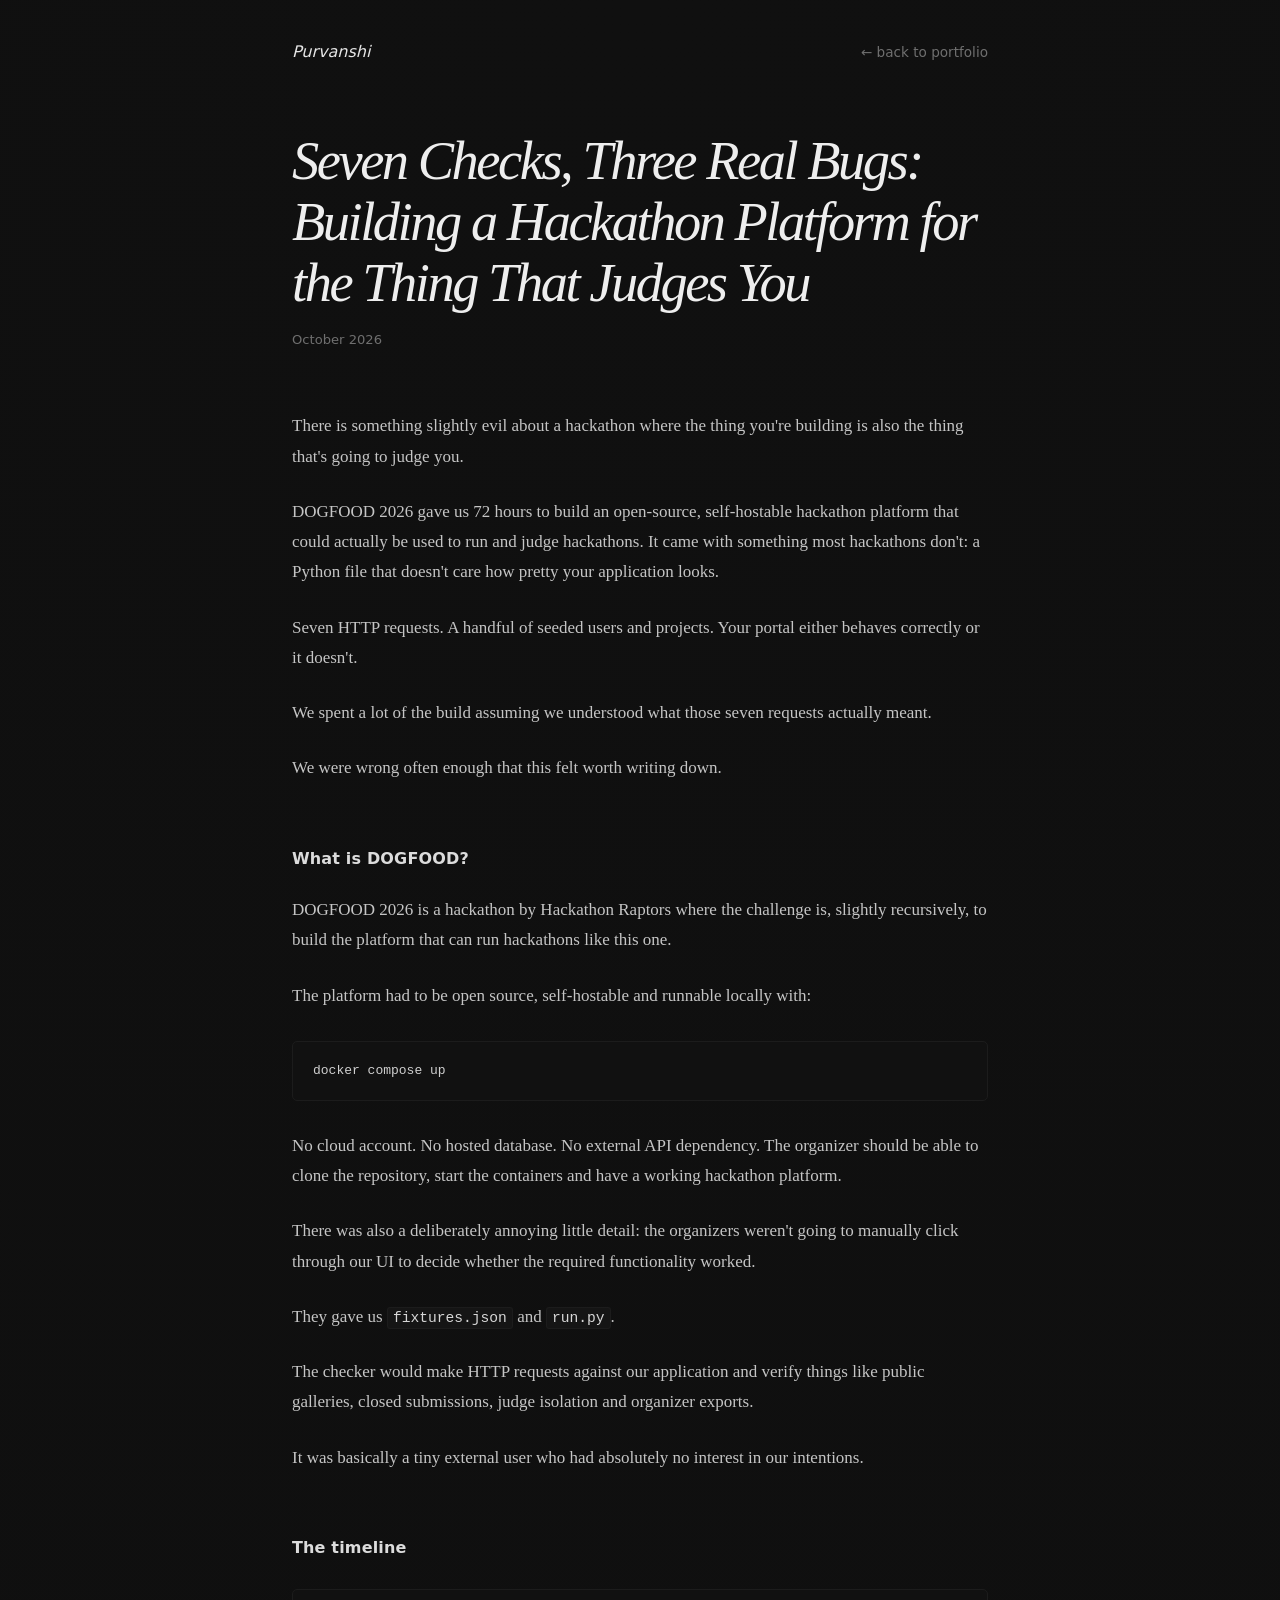
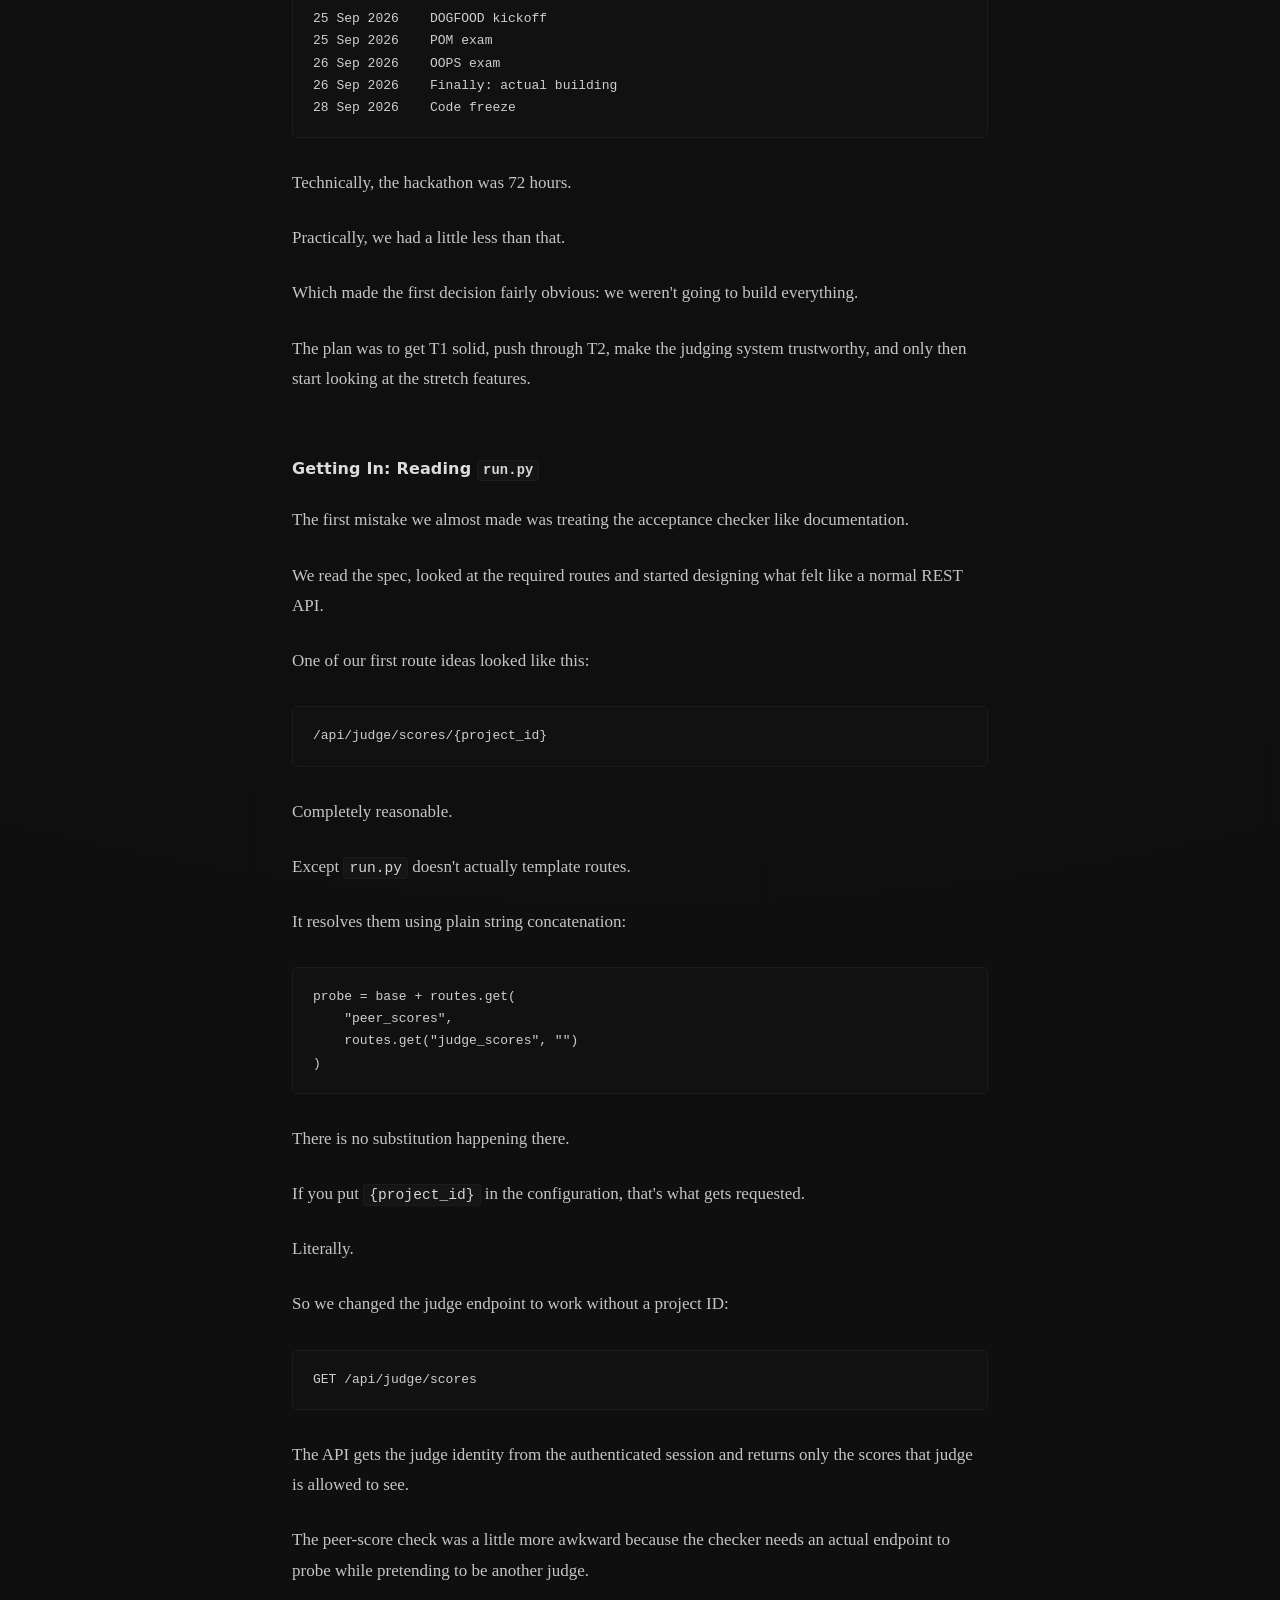
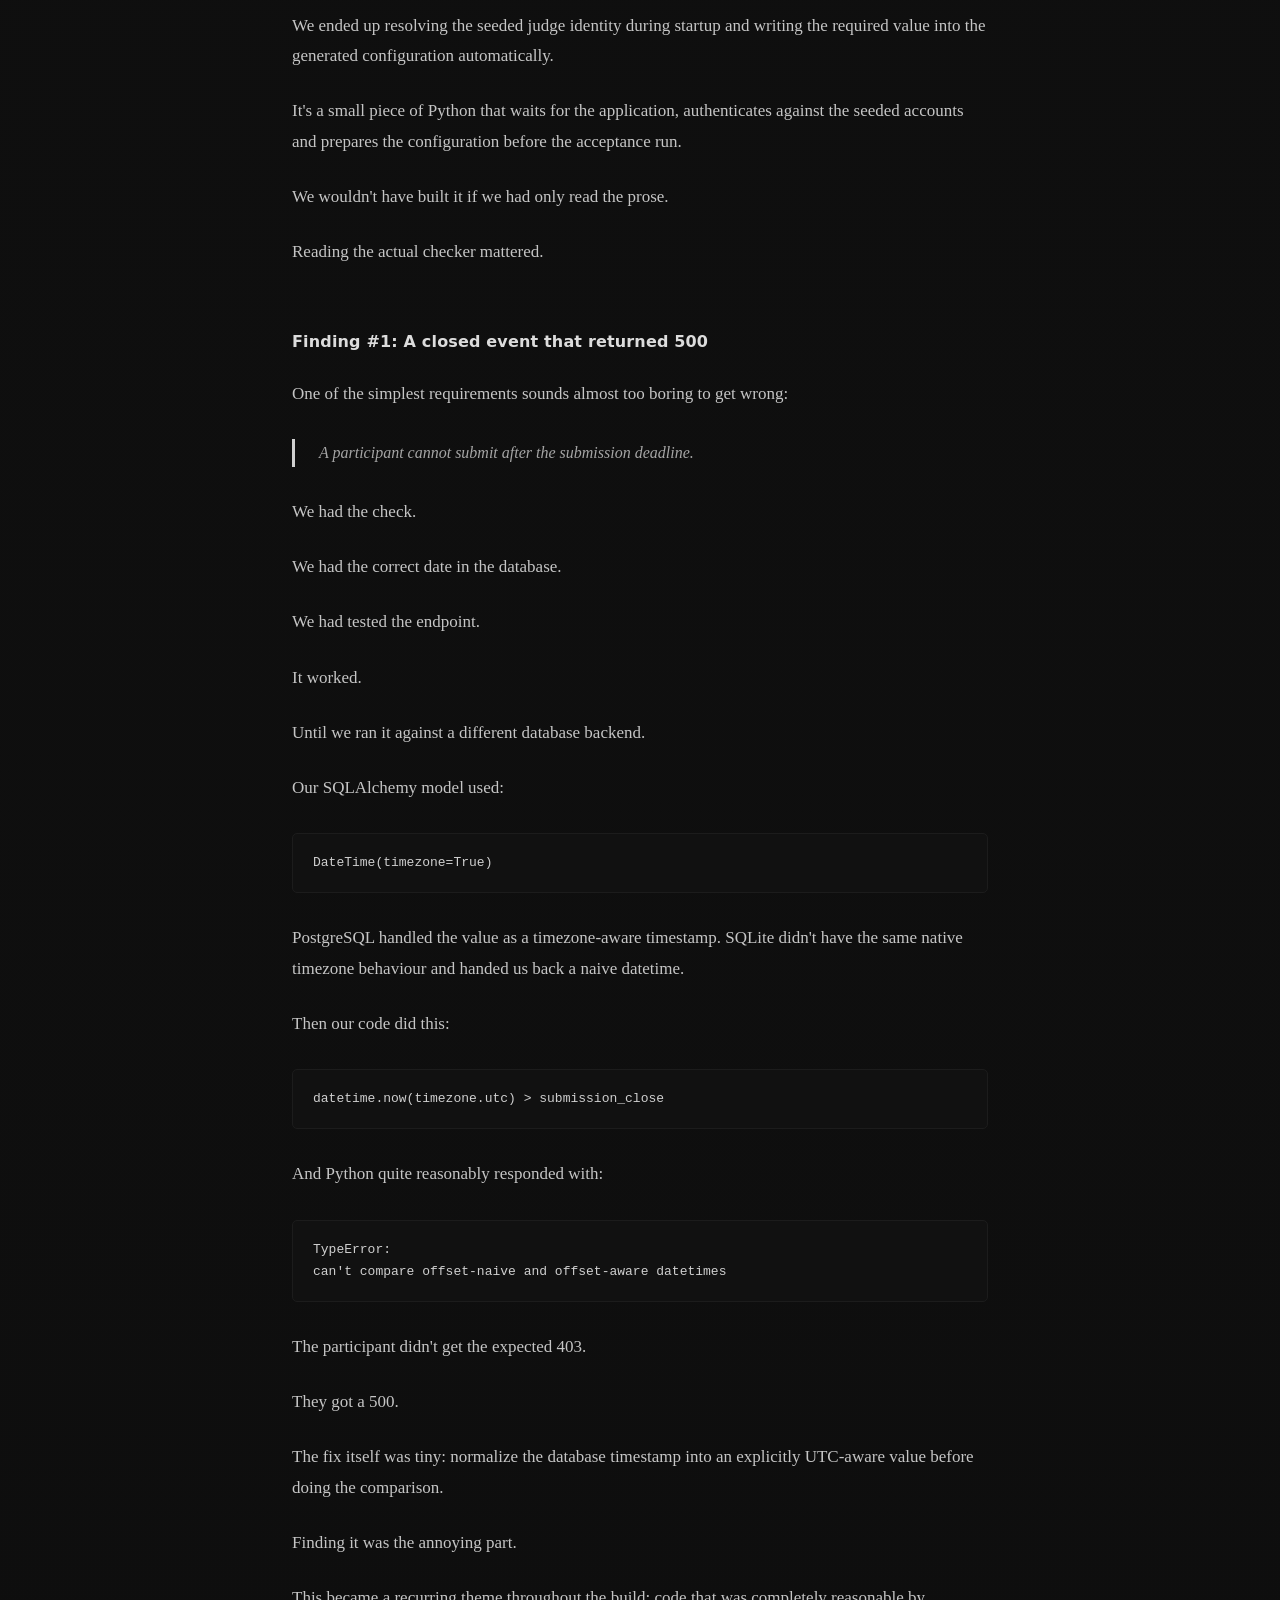
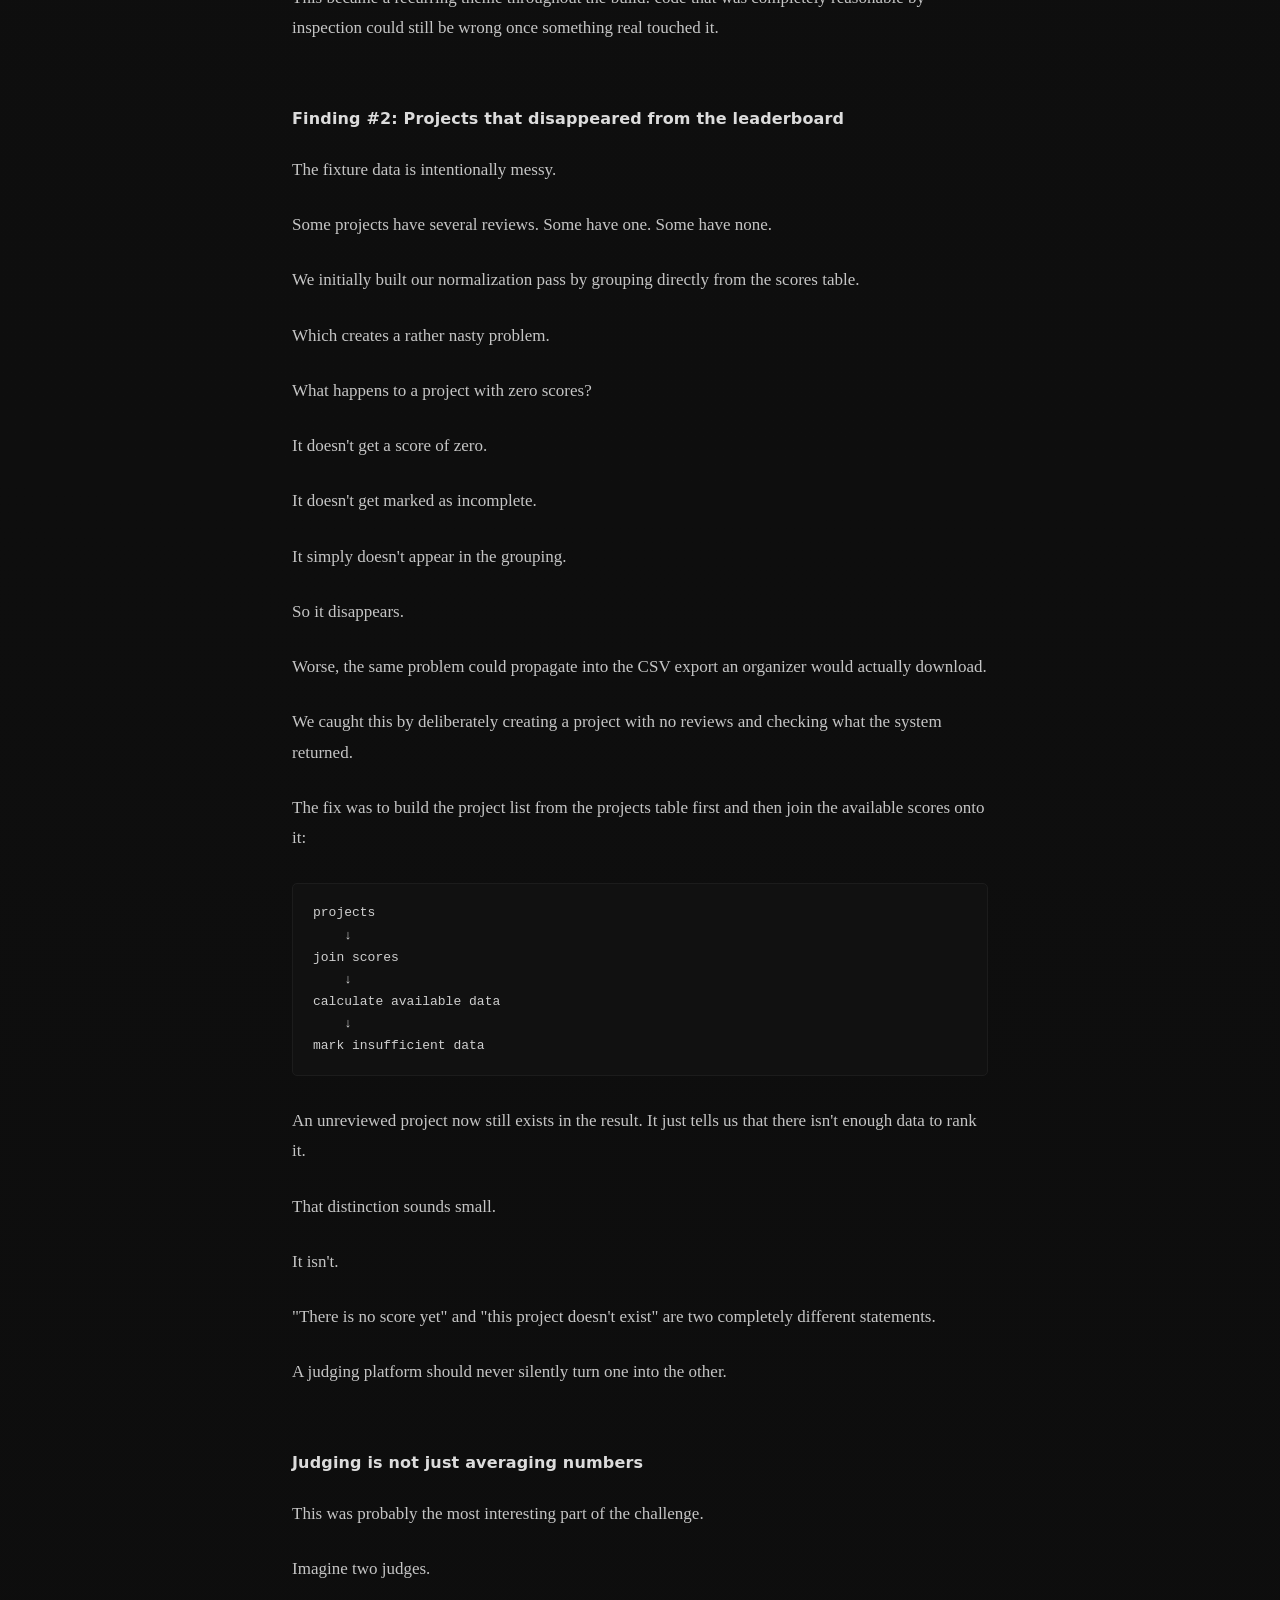
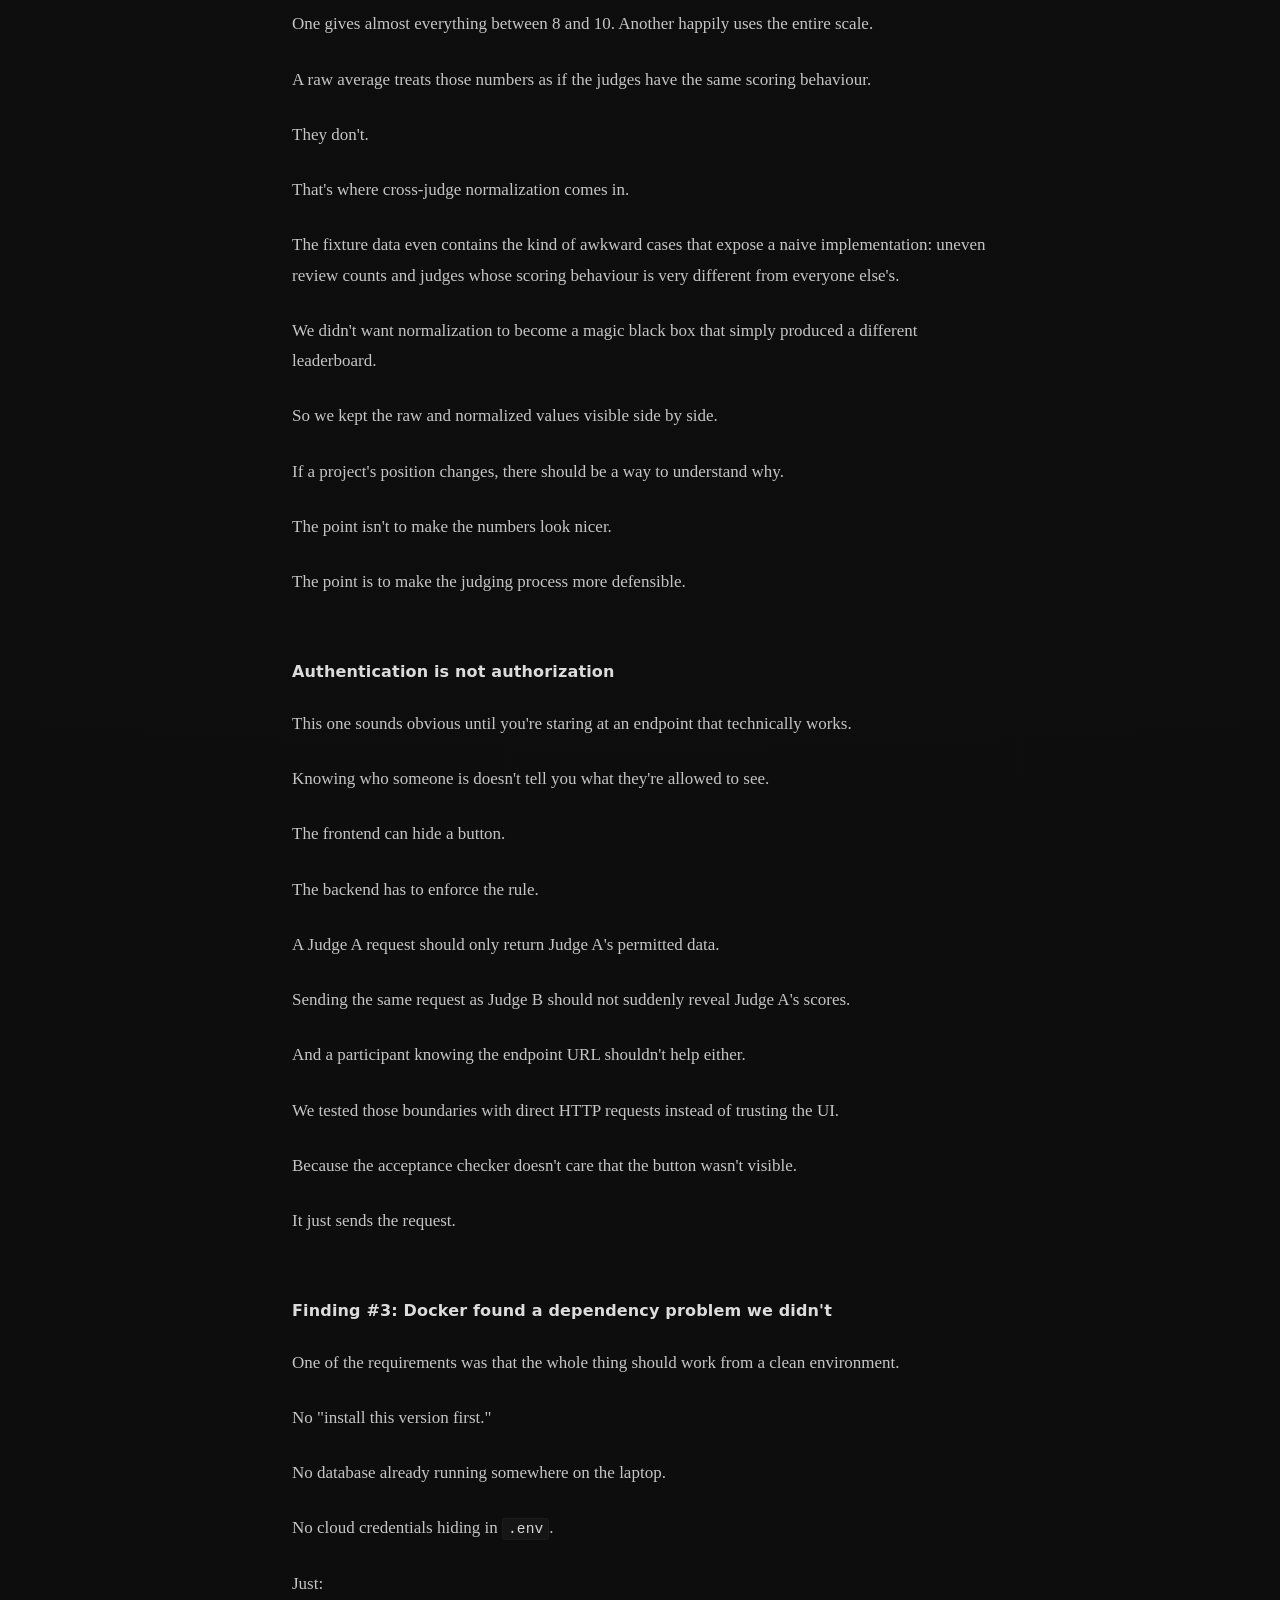
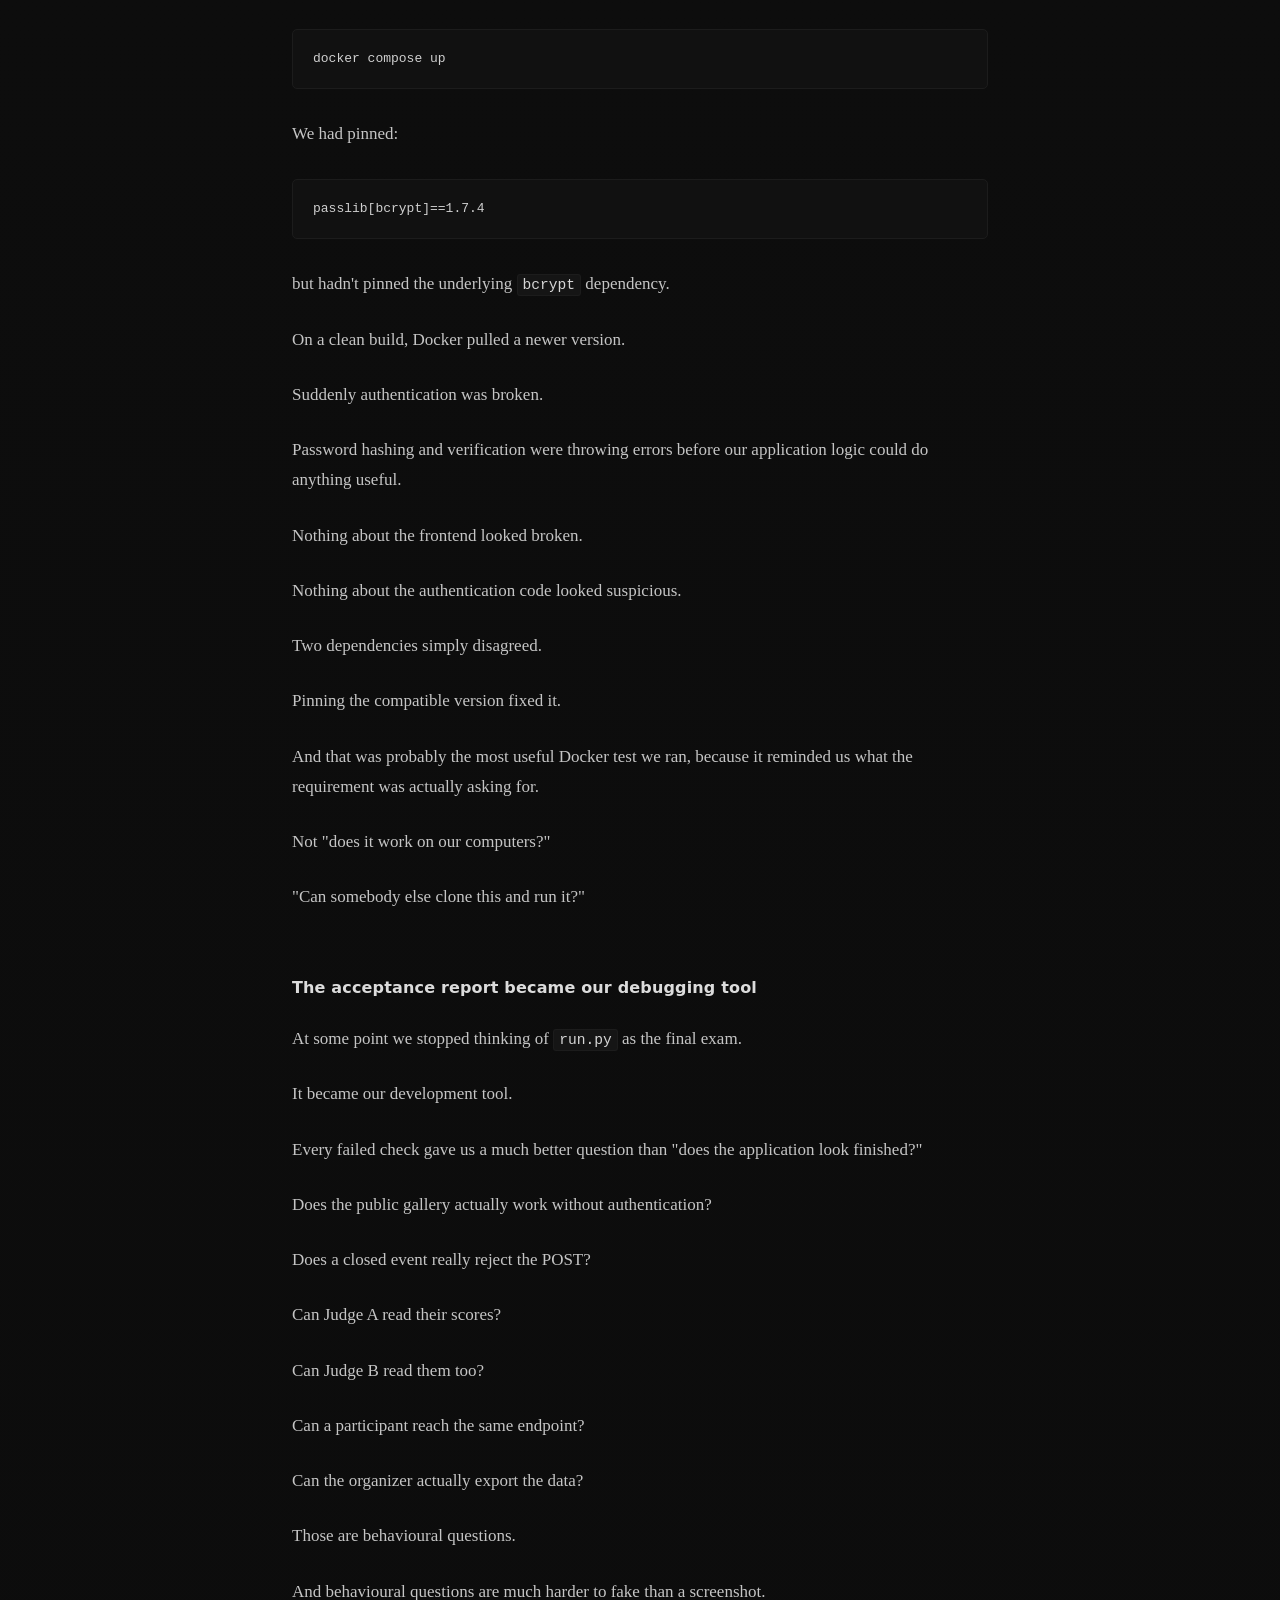
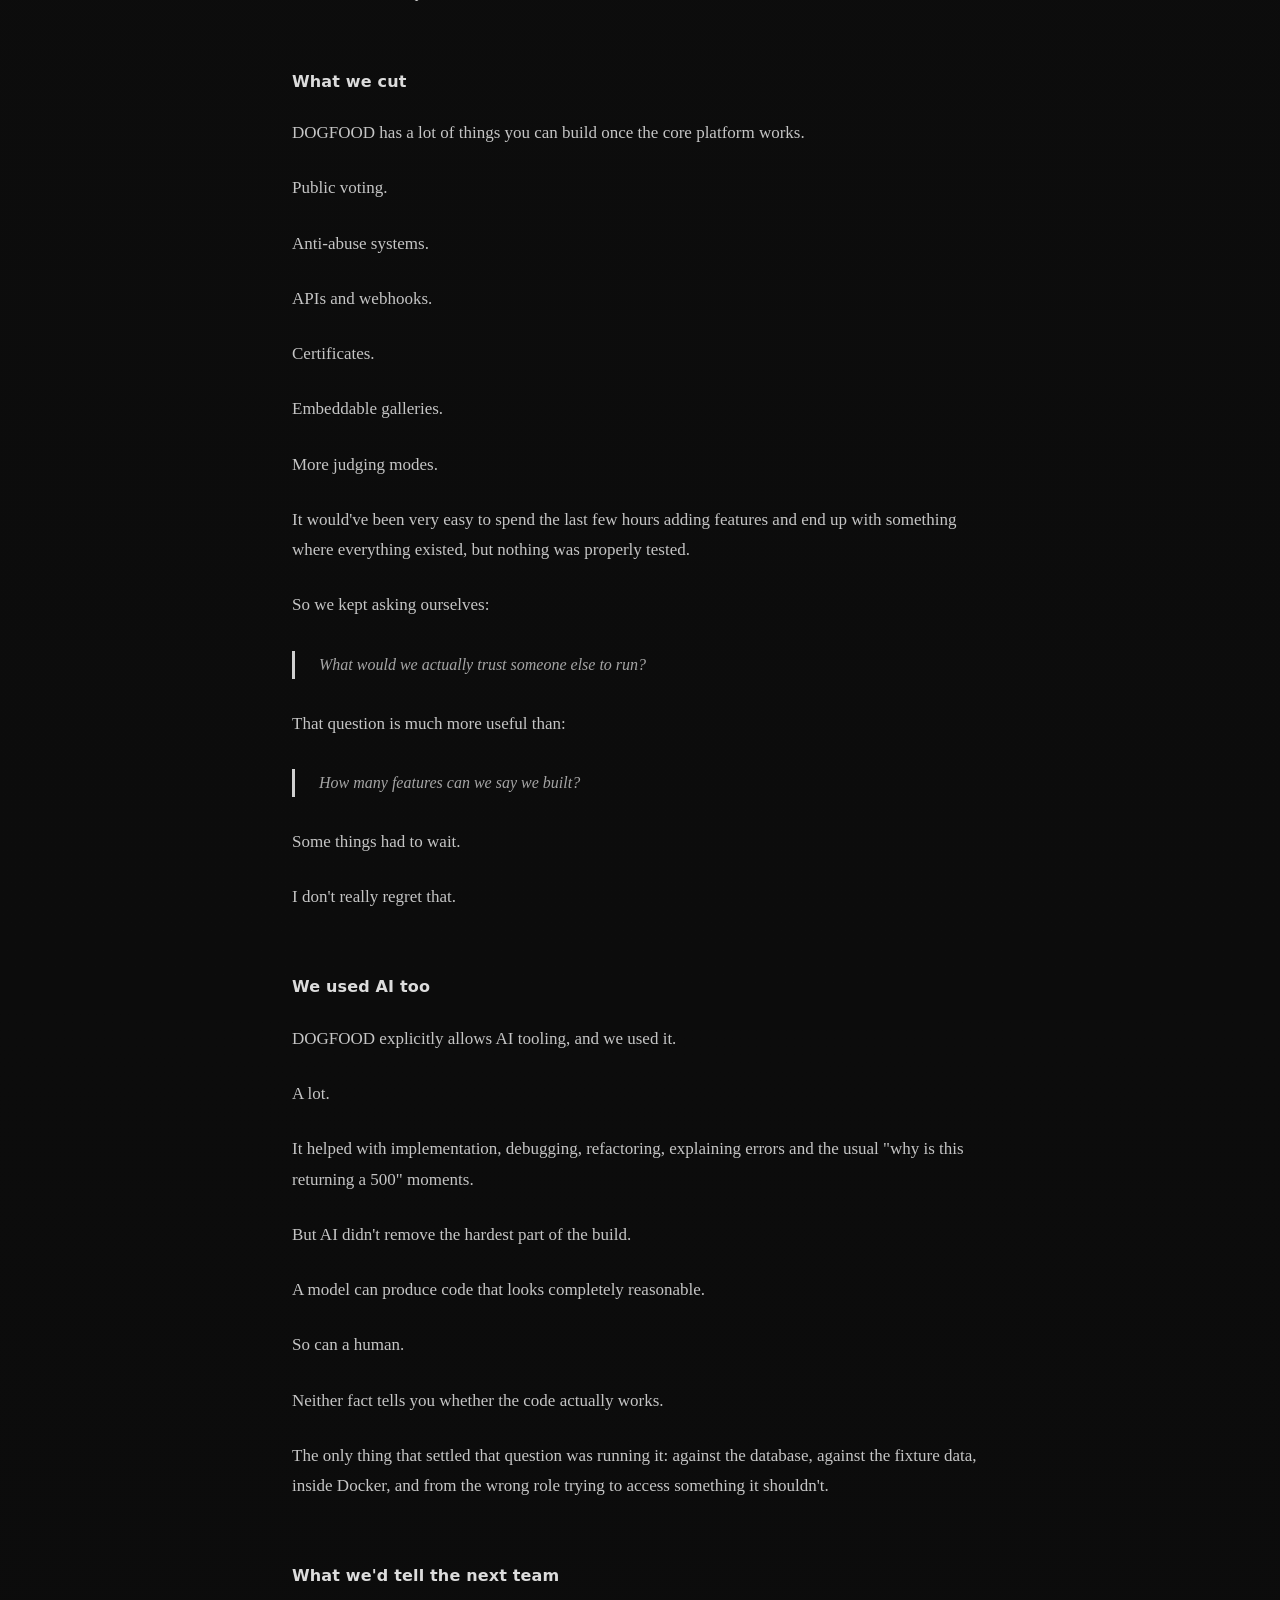
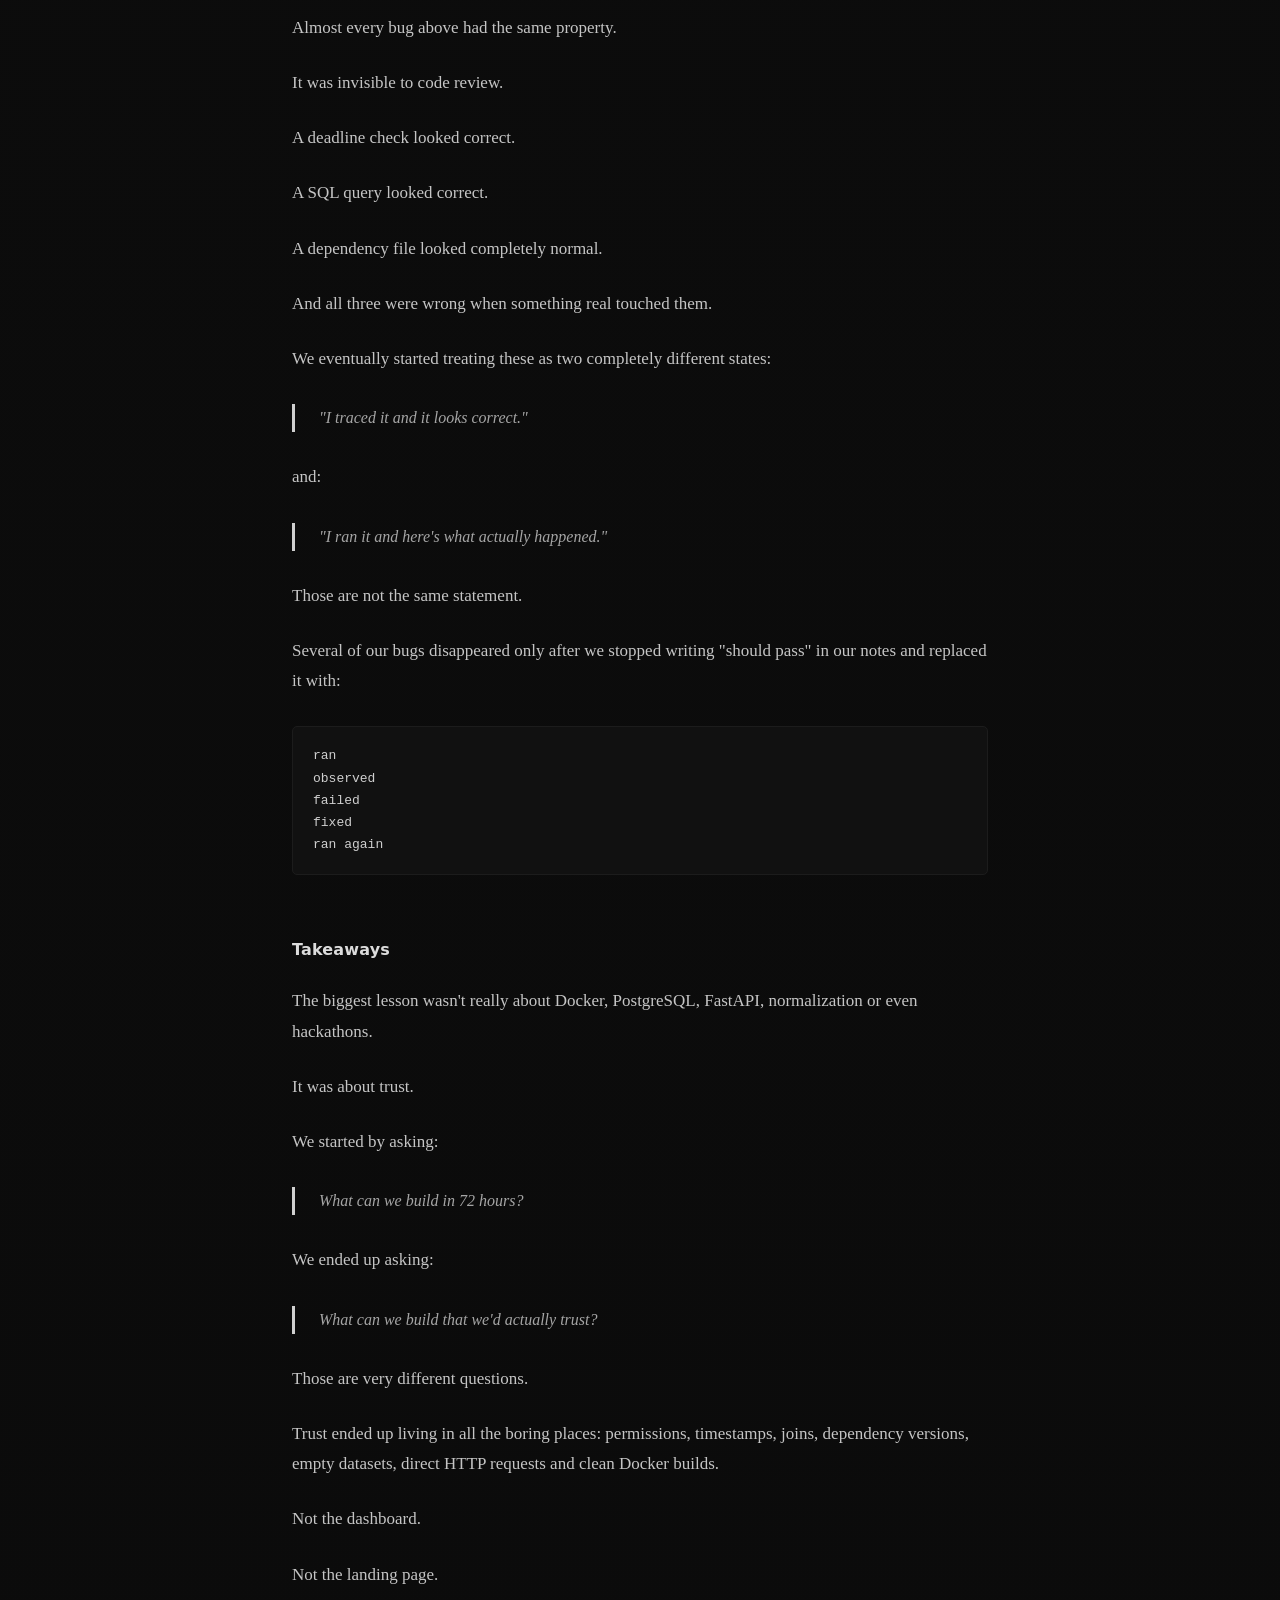
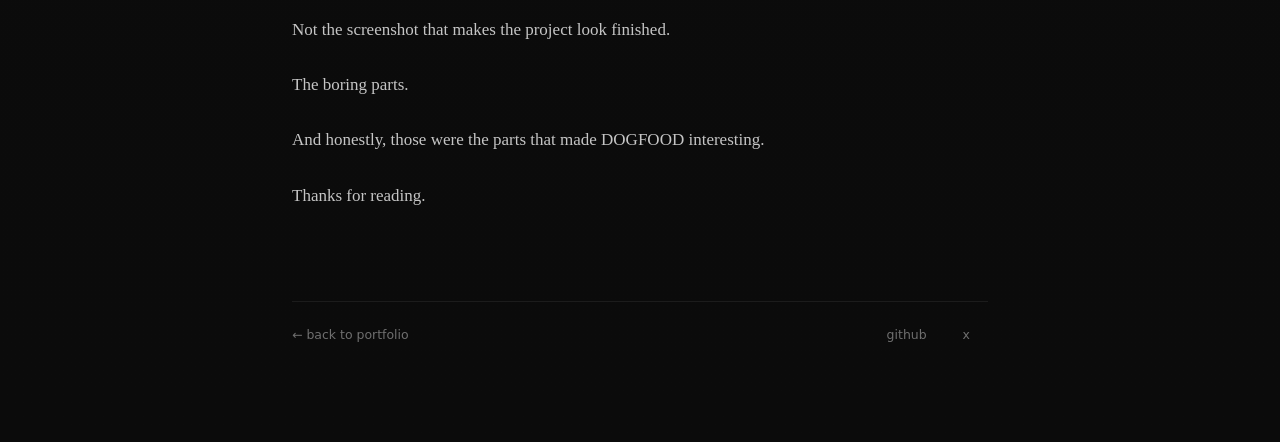
==== writing.html @ 4e3bf0c9 "Add DogFood hackathon writeup" ====
<!DOCTYPE html>
<html lang="en">

<head>
    <meta charset="UTF-8">
    <meta name="viewport" content="width=device-width, initial-scale=1.0">

    <title>Seven Checks, Three Real Bugs: Building a Hackathon Platform for the Thing That Judges You</title>

    <link rel="stylesheet" href="style.css">
    <link rel="stylesheet" href="writing.css">
</head>

<body>

    <main class="blog">

        <header class="blog-header">

            <a href="index.html" class="author">
                Purvanshi
            </a>

            <a href="index.html" class="back">
                ← back to portfolio
            </a>

        </header>


        <article>

            <h1>
                <em>Seven Checks, Three Real Bugs: Building a Hackathon Platform for the Thing That Judges You</em>
            </h1>

            <p class="date">
                October 2026
            </p>


            <p>
                There is something slightly evil about a hackathon where the thing
                you're building is also the thing that's going to judge you.
            </p>

            <p>
                DOGFOOD 2026 gave us 72 hours to build an open-source,
                self-hostable hackathon platform that could actually be used to
                run and judge hackathons. It came with something most hackathons
                don't: a Python file that doesn't care how pretty your application
                looks.
            </p>

            <p>
                Seven HTTP requests. A handful of seeded users and projects.
                Your portal either behaves correctly or it doesn't.
            </p>

            <p>
                We spent a lot of the build assuming we understood what those
                seven requests actually meant.
            </p>

            <p>
                We were wrong often enough that this felt worth writing down.
            </p>


            <h2>What is DOGFOOD?</h2>

            <p>
                DOGFOOD 2026 is a hackathon by Hackathon Raptors where the
                challenge is, slightly recursively, to build the platform that
                can run hackathons like this one.
            </p>

            <p>
                The platform had to be open source, self-hostable and runnable
                locally with:
            </p>

            <pre><code>docker compose up</code></pre>

            <p>
                No cloud account. No hosted database. No external API dependency.
                The organizer should be able to clone the repository, start the
                containers and have a working hackathon platform.
            </p>

            <p>
                There was also a deliberately annoying little detail:
                the organizers weren't going to manually click through our UI
                to decide whether the required functionality worked.
            </p>

            <p>
                They gave us <code>fixtures.json</code> and <code>run.py</code>.
            </p>

            <p>
                The checker would make HTTP requests against our application and
                verify things like public galleries, closed submissions,
                judge isolation and organizer exports.
            </p>

            <p>
                It was basically a tiny external user who had absolutely no
                interest in our intentions.
            </p>


            <h2>The timeline</h2>

            <pre><code>25 Sep 2026    DOGFOOD kickoff
25 Sep 2026    POM exam
26 Sep 2026    OOPS exam
26 Sep 2026    Finally: actual building
28 Sep 2026    Code freeze</code></pre>

            <p>
                Technically, the hackathon was 72 hours.
            </p>

            <p>
                Practically, we had a little less than that.
            </p>

            <p>
                Which made the first decision fairly obvious:
                we weren't going to build everything.
            </p>

            <p>
                The plan was to get T1 solid, push through T2, make the judging
                system trustworthy, and only then start looking at the stretch
                features.
            </p>


            <h2>Getting In: Reading <code>run.py</code></h2>

            <p>
                The first mistake we almost made was treating the acceptance
                checker like documentation.
            </p>

            <p>
                We read the spec, looked at the required routes and started
                designing what felt like a normal REST API.
            </p>

            <p>
                One of our first route ideas looked like this:
            </p>

            <pre><code>/api/judge/scores/{project_id}</code></pre>

            <p>
                Completely reasonable.
            </p>

            <p>
                Except <code>run.py</code> doesn't actually template routes.
            </p>

            <p>
                It resolves them using plain string concatenation:
            </p>

            <pre><code>probe = base + routes.get(
    "peer_scores",
    routes.get("judge_scores", "")
)</code></pre>

            <p>
                There is no substitution happening there.
            </p>

            <p>
                If you put <code>{project_id}</code> in the configuration,
                that's what gets requested.
            </p>

            <p>
                Literally.
            </p>

            <p>
                So we changed the judge endpoint to work without a project ID:
            </p>

            <pre><code>GET /api/judge/scores</code></pre>

            <p>
                The API gets the judge identity from the authenticated session
                and returns only the scores that judge is allowed to see.
            </p>

            <p>
                The peer-score check was a little more awkward because the
                checker needs an actual endpoint to probe while pretending to
                be another judge.
            </p>

            <p>
                We ended up resolving the seeded judge identity during startup
                and writing the required value into the generated configuration
                automatically.
            </p>

            <p>
                It's a small piece of Python that waits for the application,
                authenticates against the seeded accounts and prepares the
                configuration before the acceptance run.
            </p>

            <p>
                We wouldn't have built it if we had only read the prose.
            </p>

            <p>
                Reading the actual checker mattered.
            </p>


            <h2>Finding #1: A closed event that returned 500</h2>

            <p>
                One of the simplest requirements sounds almost too boring to
                get wrong:
            </p>

            <blockquote>
                A participant cannot submit after the submission deadline.
            </blockquote>

            <p>
                We had the check.
            </p>

            <p>
                We had the correct date in the database.
            </p>

            <p>
                We had tested the endpoint.
            </p>

            <p>
                It worked.
            </p>

            <p>
                Until we ran it against a different database backend.
            </p>

            <p>
                Our SQLAlchemy model used:
            </p>

            <pre><code>DateTime(timezone=True)</code></pre>

            <p>
                PostgreSQL handled the value as a timezone-aware timestamp.
                SQLite didn't have the same native timezone behaviour and handed
                us back a naive datetime.
            </p>

            <p>
                Then our code did this:
            </p>

            <pre><code>datetime.now(timezone.utc) &gt; submission_close</code></pre>

            <p>
                And Python quite reasonably responded with:
            </p>

            <pre><code>TypeError:
can't compare offset-naive and offset-aware datetimes</code></pre>

            <p>
                The participant didn't get the expected 403.
            </p>

            <p>
                They got a 500.
            </p>

            <p>
                The fix itself was tiny: normalize the database timestamp into
                an explicitly UTC-aware value before doing the comparison.
            </p>

            <p>
                Finding it was the annoying part.
            </p>

            <p>
                This became a recurring theme throughout the build:
                code that was completely reasonable by inspection could still
                be wrong once something real touched it.
            </p>


            <h2>Finding #2: Projects that disappeared from the leaderboard</h2>

            <p>
                The fixture data is intentionally messy.
            </p>

            <p>
                Some projects have several reviews. Some have one.
                Some have none.
            </p>

            <p>
                We initially built our normalization pass by grouping directly
                from the scores table.
            </p>

            <p>
                Which creates a rather nasty problem.
            </p>

            <p>
                What happens to a project with zero scores?
            </p>

            <p>
                It doesn't get a score of zero.
            </p>

            <p>
                It doesn't get marked as incomplete.
            </p>

            <p>
                It simply doesn't appear in the grouping.
            </p>

            <p>
                So it disappears.
            </p>

            <p>
                Worse, the same problem could propagate into the CSV export
                an organizer would actually download.
            </p>

            <p>
                We caught this by deliberately creating a project with no
                reviews and checking what the system returned.
            </p>

            <p>
                The fix was to build the project list from the projects table
                first and then join the available scores onto it:
            </p>

            <pre><code>projects
    ↓
join scores
    ↓
calculate available data
    ↓
mark insufficient data</code></pre>

            <p>
                An unreviewed project now still exists in the result.
                It just tells us that there isn't enough data to rank it.
            </p>

            <p>
                That distinction sounds small.
            </p>

            <p>
                It isn't.
            </p>

            <p>
                "There is no score yet" and "this project doesn't exist"
                are two completely different statements.
            </p>

            <p>
                A judging platform should never silently turn one into the
                other.
            </p>


            <h2>Judging is not just averaging numbers</h2>

            <p>
                This was probably the most interesting part of the challenge.
            </p>

            <p>
                Imagine two judges.
            </p>

            <p>
                One gives almost everything between 8 and 10.
                Another happily uses the entire scale.
            </p>

            <p>
                A raw average treats those numbers as if the judges have the
                same scoring behaviour.
            </p>

            <p>
                They don't.
            </p>

            <p>
                That's where cross-judge normalization comes in.
            </p>

            <p>
                The fixture data even contains the kind of awkward cases that
                expose a naive implementation: uneven review counts and judges
                whose scoring behaviour is very different from everyone else's.
            </p>

            <p>
                We didn't want normalization to become a magic black box that
                simply produced a different leaderboard.
            </p>

            <p>
                So we kept the raw and normalized values visible side by side.
            </p>

            <p>
                If a project's position changes, there should be a way to
                understand why.
            </p>

            <p>
                The point isn't to make the numbers look nicer.
            </p>

            <p>
                The point is to make the judging process more defensible.
            </p>


            <h2>Authentication is not authorization</h2>

            <p>
                This one sounds obvious until you're staring at an endpoint
                that technically works.
            </p>

            <p>
                Knowing who someone is doesn't tell you what they're allowed
                to see.
            </p>

            <p>
                The frontend can hide a button.
            </p>

            <p>
                The backend has to enforce the rule.
            </p>

            <p>
                A Judge A request should only return Judge A's permitted data.
            </p>

            <p>
                Sending the same request as Judge B should not suddenly reveal
                Judge A's scores.
            </p>

            <p>
                And a participant knowing the endpoint URL shouldn't help
                either.
            </p>

            <p>
                We tested those boundaries with direct HTTP requests instead
                of trusting the UI.
            </p>

            <p>
                Because the acceptance checker doesn't care that the button
                wasn't visible.
            </p>

            <p>
                It just sends the request.
            </p>


            <h2>Finding #3: Docker found a dependency problem we didn't</h2>

            <p>
                One of the requirements was that the whole thing should work
                from a clean environment.
            </p>

            <p>
                No "install this version first."
            </p>

            <p>
                No database already running somewhere on the laptop.
            </p>

            <p>
                No cloud credentials hiding in <code>.env</code>.
            </p>

            <p>
                Just:
            </p>

            <pre><code>docker compose up</code></pre>

            <p>
                We had pinned:
            </p>

            <pre><code>passlib[bcrypt]==1.7.4</code></pre>

            <p>
                but hadn't pinned the underlying <code>bcrypt</code> dependency.
            </p>

            <p>
                On a clean build, Docker pulled a newer version.
            </p>

            <p>
                Suddenly authentication was broken.
            </p>

            <p>
                Password hashing and verification were throwing errors before
                our application logic could do anything useful.
            </p>

            <p>
                Nothing about the frontend looked broken.
            </p>

            <p>
                Nothing about the authentication code looked suspicious.
            </p>

            <p>
                Two dependencies simply disagreed.
            </p>

            <p>
                Pinning the compatible version fixed it.
            </p>

            <p>
                And that was probably the most useful Docker test we ran,
                because it reminded us what the requirement was actually
                asking for.
            </p>

            <p>
                Not "does it work on our computers?"
            </p>

            <p>
                "Can somebody else clone this and run it?"
            </p>


            <h2>The acceptance report became our debugging tool</h2>

            <p>
                At some point we stopped thinking of <code>run.py</code> as
                the final exam.
            </p>

            <p>
                It became our development tool.
            </p>

            <p>
                Every failed check gave us a much better question than
                "does the application look finished?"
            </p>

            <p>
                Does the public gallery actually work without authentication?
            </p>

            <p>
                Does a closed event really reject the POST?
            </p>

            <p>
                Can Judge A read their scores?
            </p>

            <p>
                Can Judge B read them too?
            </p>

            <p>
                Can a participant reach the same endpoint?
            </p>

            <p>
                Can the organizer actually export the data?
            </p>

            <p>
                Those are behavioural questions.
            </p>

            <p>
                And behavioural questions are much harder to fake than a
                screenshot.
            </p>


            <h2>What we cut</h2>

            <p>
                DOGFOOD has a lot of things you can build once the core platform
                works.
            </p>

            <p>
                Public voting.
            </p>

            <p>
                Anti-abuse systems.
            </p>

            <p>
                APIs and webhooks.
            </p>

            <p>
                Certificates.
            </p>

            <p>
                Embeddable galleries.
            </p>

            <p>
                More judging modes.
            </p>

            <p>
                It would've been very easy to spend the last few hours adding
                features and end up with something where everything existed,
                but nothing was properly tested.
            </p>

            <p>
                So we kept asking ourselves:
            </p>

            <blockquote>
                What would we actually trust someone else to run?
            </blockquote>

            <p>
                That question is much more useful than:
            </p>

            <blockquote>
                How many features can we say we built?
            </blockquote>

            <p>
                Some things had to wait.
            </p>

            <p>
                I don't really regret that.
            </p>


            <h2>We used AI too</h2>

            <p>
                DOGFOOD explicitly allows AI tooling, and we used it.
            </p>

            <p>
                A lot.
            </p>

            <p>
                It helped with implementation, debugging, refactoring,
                explaining errors and the usual "why is this returning a 500"
                moments.
            </p>

            <p>
                But AI didn't remove the hardest part of the build.
            </p>

            <p>
                A model can produce code that looks completely reasonable.
            </p>

            <p>
                So can a human.
            </p>

            <p>
                Neither fact tells you whether the code actually works.
            </p>

            <p>
                The only thing that settled that question was running it:
                against the database, against the fixture data, inside Docker,
                and from the wrong role trying to access something it shouldn't.
            </p>


            <h2>What we'd tell the next team</h2>

            <p>
                Almost every bug above had the same property.
            </p>

            <p>
                It was invisible to code review.
            </p>

            <p>
                A deadline check looked correct.
            </p>

            <p>
                A SQL query looked correct.
            </p>

            <p>
                A dependency file looked completely normal.
            </p>

            <p>
                And all three were wrong when something real touched them.
            </p>

            <p>
                We eventually started treating these as two completely
                different states:
            </p>

            <blockquote>
                "I traced it and it looks correct."
            </blockquote>

            <p>
                and:
            </p>

            <blockquote>
                "I ran it and here's what actually happened."
            </blockquote>

            <p>
                Those are not the same statement.
            </p>

            <p>
                Several of our bugs disappeared only after we stopped writing
                "should pass" in our notes and replaced it with:
            </p>

            <pre><code>ran
observed
failed
fixed
ran again</code></pre>


            <h2>Takeaways</h2>

            <p>
                The biggest lesson wasn't really about Docker, PostgreSQL,
                FastAPI, normalization or even hackathons.
            </p>

            <p>
                It was about trust.
            </p>

            <p>
                We started by asking:
            </p>

            <blockquote>
                What can we build in 72 hours?
            </blockquote>

            <p>
                We ended up asking:
            </p>

            <blockquote>
                What can we build that we'd actually trust?
            </blockquote>

            <p>
                Those are very different questions.
            </p>

            <p>
                Trust ended up living in all the boring places:
                permissions, timestamps, joins, dependency versions,
                empty datasets, direct HTTP requests and clean Docker builds.
            </p>

            <p>
                Not the dashboard.
            </p>

            <p>
                Not the landing page.
            </p>

            <p>
                Not the screenshot that makes the project look finished.
            </p>

            <p>
                The boring parts.
            </p>

            <p>
                And honestly, those were the parts that made DOGFOOD interesting.
            </p>


            <p>
                Thanks for reading.
            </p>


        </article>


        <footer class="blog-footer">

            <a href="index.html">
                ← back to portfolio
            </a>

            <div class="socials">
                <a href="https://github.com/yourusername">github</a>
                <a href="https://x.com/yourusername">x</a>
            </div>

        </footer>

    </main>

</body>

</html>
---- style.css ----
:root {
  /* Core blacks */
  --bg: #0b0b0b;          /* page background */
  --panel: #111111;       /* cards / panels */
  --panel-soft: #151515;  /* hover / subtle depth */

  /* Text */
  --text: #e5e5e5;        /* main text */
  --muted: #9a9a9a;       /* secondary text */
  --faint: #6f6f6f;       /* very low emphasis */

  /* Structure */
  --border: #1c1c1c;

  /* Accent (OFF for now) */
  --accent: #ffffff;
  --drizz: #bfbfbf; /* soft silver-grey, not bright */

}

* {
  box-sizing: border-box;
}

body {
  margin: 0;
  background: radial-gradient(
    circle at top,
    #101010,
    var(--bg)
  );
  color: var(--text);
  font-family: system-ui, -apple-system, BlinkMacSystemFont, sans-serif;
}

#intro {
  position: fixed;
  inset: 0;
  background: radial-gradient(circle at center, #121212, #0b0b0b);
  display: flex;
  align-items: center;
  justify-content: center;
  z-index: 9999;

  cursor: pointer;

  transition: opacity 0.8s ease, transform 0.8s ease;
}

#intro p {
  font-size: 2.2rem;              /* bigger */
  font-weight: 500;
  letter-spacing: 0.04em;
  color: #cfcfcf;

  animation: floatIn 1.2s ease forwards;

}
@keyframes floatIn {
  from {
    opacity: 0;
    transform: translateY(6px);
  }
  to {
    opacity: 1;
    transform: translateY(0);
  }
}
#intro p::after {
  content: " (click)";
  font-size: 0.9rem;
  opacity: 0.4;
  margin-left: 6px;
}

#intro.fade-out {
  opacity: 0;
  transform: scale(1.02);
  pointer-events: none;
}



a {
  color: var(--muted);
  text-decoration: none;
  position: relative;
}


a::after {
  content: "";
  position: absolute;
  left: 0;
  bottom: -2px;
  width: 100%;
  height: 1px;
  background: var(--text);
  opacity: 0;
  transition: opacity 0.2s ease;
}

a:hover::after {
  opacity: 0.6;
}

a:hover {
  color: var(--text);
}

.layout {
  display: flex;
  max-width: 1200px;
  margin: auto;
}

/* LEFT */
.left {
  width: 40%;
  padding: 80px 40px;
  height: 100vh;
  position: sticky;
  top: 0;

  display: flex;
  flex-direction: column;
  justify-content: space-between;
}

.left h1 {
  font-size: 3.2rem;
  font-weight: 500;
  margin: 0;
  letter-spacing: -0.02em;
}

.left h2 {
  font-weight: 400;
  color: var(--muted);
  margin-top: 8px;
}

.tagline {
  margin-top: 14px;
  color: var(--faint);
  max-width: 320px;
  line-height: 1.7;
}
.tech-list {
  display: flex;
  flex-wrap: wrap;
  gap: 10px;
  margin-top: 16px;
  padding: 0;
  list-style: none;
}

.tech-list li {
  font-size: 0.99rem;          /* ↑ from 0.75 */
  padding: 10px 16px;
  border-radius: 999px;
  background: #1a1a1a;
  color: var(--muted);
  cursor: default;
  transition: background 0.2s ease, color 0.2s ease;
}

.tech-list li:hover {
  background: #2a2a2a;         /* noticeably lighter */
  color: var(--text);

  transform: translateY(-2px) scale(1.03);

  box-shadow: 0 6px 16px rgba(0, 0, 0, 0.4);
}



.tech-list.skills li {
  background: #141414;
  color: var(--faint);
}

.tech-list.skills li:hover {
  background: #242424;         /* lighter than base */
  color: var(--muted);

  transform: translateY(-1px) scale(1.02);
  box-shadow: 0 4px 12px rgba(0, 0, 0, 0.35);
}



nav a {
  display: block;
  margin-top: 16px;
  font-size: 0.85rem;
  letter-spacing: 0.15em;
}
.socials img {
  width: 18px;
  margin-right: 16px;
  opacity: 0.6;
  transition: opacity 0.2s ease;
}

.socials img:hover {
  opacity: 1;
}

/* RIGHT */
.right {
  width: 60%;
  padding: 80px 40px;
  max-width: 700px;
}
.right p {
  line-height: 1.75;
}


section {
  margin-bottom: 120px;
}

section h3 {
  font-size: 0.9rem;          /* ↑ slightly bigger */
  letter-spacing: 0.2em;
  color: var(--muted);
  margin-bottom: 36px;
}

#about h3 {
  font-size: 0.85rem;
  color: var(--muted);
}
.project {
  padding: 24px;
  border-radius: 10px;
  background: linear-gradient(
    180deg,
    var(--panel),
    var(--panel-soft)
  );
  margin-bottom: 24px;
  transition: transform 0.2s ease, background 0.2s ease;
}
.project h4 {
  margin-bottom: 10px;
  font-size: 1.05rem;
}


.project.featured {
  border: 1px solid #2a2a2a;
}

.project-links {
  margin-top: 16px;
}

.project-links a {
  margin-right: 16px;
  font-size: 0.85rem;
  color: var(--muted);
}

.project-links a:hover {
  color: var(--text);
}

.project:hover {
  transform: translateY(-2px);
  background: linear-gradient(
    180deg,
    var(--panel-soft),
    var(--panel)
  );
}

.about-grid {
  display: grid;
  grid-template-columns: 2fr 1fr;
  gap: 40px;
  align-items: center;
}


.faint {
  color: var(--faint);
  font-size: 0.9rem;
}

.about-actions {
  margin-top: 24px;
}

.resume-button {
  display: inline-flex;
  align-items: center;
  justify-content: center;
  padding: 12px 20px;
  border: 1px solid #2a2a2a;
  border-radius: 999px;
  background: #151515;
  color: var(--text);
  font-size: 0.9rem;
  letter-spacing: 0.08em;
  text-transform: uppercase;
  transition: transform 0.2s ease, background 0.2s ease, border-color 0.2s ease;
}

.resume-button::after {
  display: none;
}

.resume-button:hover {
  background: #1d1d1d;
  border-color: #3a3a3a;
  transform: translateY(-1px);
}

.contact-card {
  display: grid;
  grid-template-columns: minmax(0, 0.95fr) minmax(0, 1fr);
  gap: 88px;
  align-items: start;
  opacity: 0;
  transform: translateY(28px);
  transition: opacity 0.6s ease, transform 0.6s ease;
}

.contact-card.is-visible {
  opacity: 1;
  transform: translateY(0);
}

.contact-card h4 {
  margin: 0;
  font-family: inherit;
  font-size: clamp(2rem, 3.8vw, 3rem);
  font-weight: 500;
  line-height: 1.02;
  letter-spacing: -0.03em;
  color: #f0ece4;
}

.contact-copy {
  position: relative;
  min-height: 100%;
}

.contact-intro {
  max-width: 430px;
  margin: 32px 0 0;
  color: var(--muted);
  line-height: 1.9;
}

.contact-game {
  display: block;
  margin-top: 54px;
}

.contact-game-board {
  width: 100%;
  max-width: 220px;
}

.go-widget-label {
  margin: 0 0 10px;
  color: var(--faint);
  font-size: 0.62rem;
  letter-spacing: 0.34em;
  text-transform: uppercase;
  text-align: center;
}

.go-widget-body {
  display: grid;
  grid-template-columns: 52px 1fr 40px;
  align-items: center;
  column-gap: 10px;
}

.go-board-wrap {
  position: relative;
  width: 132px;
}

.go-board {
  position: relative;
  display: grid;
  grid-template-columns: repeat(5, 1fr);
  grid-template-rows: repeat(5, 1fr);
  width: 132px;
  height: 132px;
  background: transparent;
}

.go-board::before {
  content: "";
  position: absolute;
  inset: 6px;
  background-image:
    linear-gradient(to right, rgba(255, 255, 255, 0.12) 1px, transparent 1px),
    linear-gradient(to bottom, rgba(255, 255, 255, 0.12) 1px, transparent 1px);
  background-size: calc(100% / 4) calc(100% / 4);
  background-position: center;
  pointer-events: none;
}

.go-point {
  position: relative;
  z-index: 1;
  border: 0;
  background: transparent;
  cursor: pointer;
  border-radius: 50%;
}

.go-point::after {
  content: "";
  position: absolute;
  inset: 11px;
  border-radius: 50%;
  background: rgba(255, 255, 255, 0.12);
  opacity: 0;
  transform: scale(0.6);
  transition: opacity 0.16s ease, transform 0.16s ease;
}

.go-point:hover::after {
  opacity: 1;
  transform: scale(1);
}

.go-point.has-black::after,
.go-point.has-white::after {
  display: none;
}

.go-point.is-ko::before {
  content: "";
  position: absolute;
  inset: 15px;
  border-radius: 50%;
  border: 1px dashed rgba(255, 255, 255, 0.18);
}

.go-stone {
  position: absolute;
  inset: 8px;
  border-radius: 50%;
  box-shadow:
    0 2px 6px rgba(0, 0, 0, 0.18),
    inset 0 1px 1px rgba(255, 255, 255, 0.12);
  transform: scale(0.4);
  opacity: 0;
}

.go-stone.is-placed {
  animation: stonePlace 0.18s ease forwards;
}

.go-stone-black {
  background: radial-gradient(circle at 34% 30%, #3f3f3f, #090909 70%);
}

.go-stone-white {
  background: radial-gradient(circle at 34% 30%, #ffffff, #ddd8cf 72%);
}

.go-stone-capture {
  background: radial-gradient(circle at 34% 30%, rgba(255,255,255,0.7), rgba(130,130,130,0.25) 72%);
  animation: captureFade 0.3s ease forwards;
}

.go-restart {
  position: absolute;
  inset: auto 6px 4px 6px;
  border: 0;
  border-radius: 999px;
  padding: 7px 10px;
  background: rgba(10, 10, 10, 0.82);
  color: var(--text);
  font-size: 0.68rem;
  letter-spacing: 0.14em;
  text-transform: uppercase;
  opacity: 0;
  pointer-events: none;
  transform: translateY(6px);
  transition: opacity 0.2s ease, transform 0.2s ease;
}

.go-restart.is-visible {
  opacity: 1;
  pointer-events: auto;
  transform: translateY(0);
}

.go-widget-foot {
  margin-top: 12px;
}

.go-widget-side {
  display: flex;
  flex-direction: column;
  gap: 10px;
}

.go-widget-side-left {
  align-items: flex-start;
  justify-self: end;
  gap: 8px;
}

.go-widget-side-right {
  align-items: flex-end;
}

.go-side-line,
.go-side-metric {
  color: var(--faint);
  font-size: 0.58rem;
  letter-spacing: 0.2em;
  text-transform: uppercase;
  line-height: 1.4;
}

.go-side-stone {
  display: inline-block;
  width: 8px;
  height: 8px;
  margin-right: 8px;
  border-radius: 50%;
  vertical-align: middle;
  flex-shrink: 0;
}

.go-side-stone-player {
  background: #f3efe7;
}

.go-side-stone-ai {
  background: #0b0b0b;
  border: 1px solid rgba(255, 255, 255, 0.18);
}

.go-side-line {
  display: inline-flex;
  align-items: center;
  justify-content: flex-start;
  min-width: 38px;
  letter-spacing: 0.14em;
}

.go-side-metric strong {
  display: block;
  margin-top: 2px;
  color: var(--text);
  font-size: 0.84rem;
  font-weight: 500;
  letter-spacing: 0.08em;
}

.go-turn-indicator {
  display: flex;
  align-items: center;
  gap: 8px;
  justify-content: center;
  margin-bottom: 8px;
}

.go-turn-dot {
  width: 9px;
  height: 9px;
  border-radius: 50%;
  border: 1px solid rgba(255, 255, 255, 0.38);
  transition: transform 0.18s ease, background 0.18s ease, opacity 0.18s ease;
  opacity: 0.55;
}

.go-turn-dot-player {
  background: #f3efe7;
}

.go-turn-dot-ai {
  background: #0b0b0b;
}

.go-turn-dot.is-active {
  opacity: 1;
  transform: scale(1.15);
}

.go-status {
  margin: 0;
  color: var(--faint);
  font-size: 0.72rem;
  letter-spacing: 0.14em;
  text-transform: uppercase;
  text-align: center;
}

@keyframes stonePlace {
  from {
    opacity: 0;
    transform: scale(0.4);
  }
  to {
    opacity: 1;
    transform: scale(1);
  }
}

@keyframes captureFade {
  from {
    opacity: 0.8;
    transform: scale(1);
  }
  to {
    opacity: 0;
    transform: scale(0.6);
  }
}

.contact-panel {
  display: flex;
  flex-direction: column;
  justify-content: space-between;
  gap: 52px;
}

.contact-lines {
  display: flex;
  flex-direction: column;
  gap: 40px;
}

.contact-line {
  display: block;
  padding-bottom: 14px;
  border-bottom: 1px solid rgba(255, 255, 255, 0.12);
}

.contact-line span {
  display: block;
  margin-bottom: 14px;
  color: #696969;
  font-size: 0.86rem;
  letter-spacing: 0.01em;
}

.contact-line input,
.contact-line textarea,
.contact-line-split input {
  width: 100%;
  padding: 0;
  border: 0;
  background: transparent;
  color: var(--text);
  font: inherit;
  line-height: 1.5;
  outline: none;
  resize: none;
  transition: color 0.2s ease, transform 0.2s ease;
}

.contact-line textarea {
  min-height: 96px;
}

.contact-line input:focus,
.contact-line textarea:focus,
.contact-line-split input:focus {
  color: #ffffff;
  transform: translateY(-1px);
}

.contact-footer {
  display: flex;
  justify-content: flex-end;
}

.contact-arrow {
  display: inline-flex;
  align-items: center;
  justify-content: center;
  width: 58px;
  height: 58px;
  flex-shrink: 0;
  padding: 0;
  background: transparent;
  border: 1px solid rgba(255, 255, 255, 0.18);
  border-radius: 50%;
  color: #f1ede5;
  font-size: 1.8rem;
  transition: transform 0.25s ease, color 0.25s ease, border-color 0.25s ease;
  cursor: pointer;
}

.contact-arrow::after {
  display: none;
}

.contact-arrow span {
  position: relative;
  z-index: 1;
  transition: transform 0.25s ease;
}

.contact-arrow:hover {
  color: #ffffff;
  border-color: rgba(255, 255, 255, 0.28);
}

.contact-arrow:hover span {
  transform: translateX(3px);
}

.about-image img {
  width: 100%;
  max-width: 220px;
  border-radius: 12px;

  filter: grayscale(0%) brightness(0.9);
  opacity: 0.75;

  transition: filter 0.35s ease, opacity 0.35s ease;
}

.about-image img:hover {
  filter: grayscale(0%) brightness(1);
  opacity: 1;
}



.highlight {
  color: var(--text);
}
.skills-line {
  color: var(--muted);
  max-width: 520px;
  line-height: 1.8;
}
.socials {
  display: flex;
  align-items: center;
}

.socials a {
  color: var(--muted);
  margin-right: 18px;
  transition: color 0.2s ease;
}

.socials a:hover {
  color: var(--text);
}

.socials svg {
  width: 22px;      /* ↑ bigger */
  height: 22px;
  fill: currentColor;
  opacity: 0.75;
  transition: opacity 0.2s ease, transform 0.2s ease;
}

.socials a:hover svg {
  opacity: 1;
  transform: translateY(-1px);
}

/* MOBILE */
@media (max-width: 600px) {
  .layout {
    flex-direction: column;
  }
   .tagline {
    max-width: 100%;
  }

  .left {
    padding-bottom: 40px;
  }

  .left, .right {
    width: 100%;
    height: auto;
    position: static;
  }

  .contact-card {
    grid-template-columns: 1fr;
    gap: 56px;
  }

  .contact-card h4 {
    font-size: 2.45rem;
  }

  .contact-game {
    margin-top: 34px;
  }

  .go-board-wrap {
    width: 128px;
  }

  .go-board {
    width: 128px;
    height: 128px;
  }

  .go-widget-body {
    grid-template-columns: 46px 1fr 34px;
    column-gap: 6px;
  }

  .contact-footer {
    justify-content: flex-start;
  }
}
---- writing.css ----
/* =========================================
   BLOG / WRITING PAGE
   ========================================= */

.blog {
    width: 100%;
    max-width: 760px;

    margin: 0 auto;

    padding: 42px 32px 100px;

    color: var(--text);
}


/* =========================================
   TOP HEADER
   ========================================= */

.blog-header {
    display: flex;
    align-items: center;
    justify-content: space-between;

    margin-bottom: 70px;
}

.blog-header a {
    color: var(--muted);
    text-decoration: none;

    font-size: 0.85rem;
}

.blog-header .author {
    color: var(--text);

    font-size: 1rem;
    font-style: italic;
}

.blog-header .back {
    color: var(--faint);
}

.blog-header .back:hover {
    color: var(--text);
}


/* =========================================
   ARTICLE
   ========================================= */

.blog article {
    width: 100%;

    font-family:
        Georgia,
        "Times New Roman",
        serif;

    color: var(--text);

    font-size: 17px;
    line-height: 1.75;
}


/* =========================================
   TITLE
   ========================================= */

.blog article h1 {
    margin: 0;

    color: #eeeeee;

    font-family:
        Georgia,
        "Times New Roman",
        serif;

    font-size: clamp(2.5rem, 5vw, 3.4rem);

    font-weight: 400;

    font-style: italic;

    line-height: 1.12;

    letter-spacing: -0.045em;
}


/* =========================================
   DATE
   ========================================= */

.blog .date {
    margin-top: 16px;
    margin-bottom: 62px;

    color: var(--faint);

    font-family:
        system-ui,
        -apple-system,
        BlinkMacSystemFont,
        sans-serif;

    font-size: 0.82rem;

    line-height: 1.5;
}


/* =========================================
   HEADINGS
   ========================================= */

.blog article h2 {
    margin-top: 64px;
    margin-bottom: 25px;

    color: #dcdcdc;

    font-family:
        system-ui,
        -apple-system,
        BlinkMacSystemFont,
        sans-serif;

    font-size: 1rem;

    font-weight: 600;

    line-height: 1.4;

    letter-spacing: 0.01em;
}


/* =========================================
   PARAGRAPHS
   ========================================= */

.blog article p {
    margin: 0 0 25px;

    color: #c5c5c5;

    font-size: 17px;

    line-height: 1.78;
}


/* =========================================
   LINKS
   ========================================= */

.blog article a {
    color: #d7d7d7;

    text-decoration: underline;

    text-decoration-color: #555;

    text-underline-offset: 3px;
}

.blog article a:hover {
    color: #ffffff;
}


/* =========================================
   INLINE CODE
   ========================================= */

.blog article code {
    padding: 2px 5px;

    background: #151515;

    border: 1px solid #1c1c1c;

    border-radius: 3px;

    color: #d6d6d6;

    font-family:
        "SFMono-Regular",
        Consolas,
        "Liberation Mono",
        Menlo,
        monospace;

    font-size: 0.86em;
}


/* =========================================
   CODE BLOCKS
   ========================================= */

.blog article pre {
    width: 100%;

    margin: 30px 0;

    padding: 18px 20px;

    overflow-x: auto;

    background: #111111;

    border: 1px solid #1c1c1c;

    border-radius: 5px;

    color: #cfcfcf;

    font-family:
        "SFMono-Regular",
        Consolas,
        "Liberation Mono",
        Menlo,
        monospace;

    font-size: 13px;

    line-height: 1.7;
}

.blog article pre code {
    padding: 0;

    background: transparent;

    border: none;

    color: inherit;

    font-size: inherit;
}


/* =========================================
   BLOCKQUOTES
   ========================================= */

.blog article blockquote {
    margin: 30px 0;

    padding: 0 0 0 24px;

    border-left: 3px solid #d0d0d0;

    color: #a5a5a5;

    font-size: 16px;

    font-style: italic;

    line-height: 1.75;
}

.blog article blockquote p {
    margin-bottom: 0;
}


/* =========================================
   LISTS
   ========================================= */

.blog article ul,
.blog article ol {
    margin: 0 0 28px;

    padding-left: 28px;

    color: #c5c5c5;
}

.blog article li {
    margin-bottom: 8px;

    padding-left: 4px;
}


/* =========================================
   STRONG
   ========================================= */

.blog article strong {
    color: #eeeeee;

    font-weight: 600;
}


/* =========================================
   IMAGES
   ========================================= */

.blog article img {
    display: block;

    width: 100%;
    height: auto;

    margin: 32px 0;

    border-radius: 4px;

    opacity: 0.92;
}


/* =========================================
   IMAGE CAPTION
   ========================================= */

.blog article .caption {
    margin-top: -18px;
    margin-bottom: 35px;

    color: var(--faint);

    font-family:
        system-ui,
        -apple-system,
        BlinkMacSystemFont,
        sans-serif;

    font-size: 0.72rem;

    line-height: 1.5;
}


/* =========================================
   HORIZONTAL RULE
   ========================================= */

.blog article hr {
    margin: 60px 0;

    border: 0;

    border-top: 1px solid var(--border);
}


/* =========================================
   FOOTER
   ========================================= */

.blog-footer {
    display: flex;

    align-items: center;

    justify-content: space-between;

    margin-top: 90px;

    padding-top: 25px;

    border-top: 1px solid var(--border);

    font-family:
        system-ui,
        -apple-system,
        BlinkMacSystemFont,
        sans-serif;

    font-size: 0.78rem;
}

.blog-footer a {
    color: var(--faint);

    text-decoration: none;
}

.blog-footer a:hover {
    color: var(--text);
}

.blog-footer .socials {
    display: flex;

    gap: 18px;
}


/* =========================================
   MOBILE
   ========================================= */

@media (max-width: 600px) {

    .blog {
        width: 100%;

        padding: 28px 20px 70px;
    }

    .blog-header {
        margin-bottom: 55px;
    }

    .blog article {
        font-size: 16px;
    }

    .blog article h1 {
        font-size: 2.45rem;

        line-height: 1.12;
    }

    .blog .date {
        margin-bottom: 50px;
    }

    .blog article h2 {
        margin-top: 52px;

        font-size: 0.95rem;
    }

    .blog article p {
        font-size: 16px;

        line-height: 1.75;
    }

    .blog article pre {
        margin-left: 0;
        margin-right: 0;

        padding: 15px;

        font-size: 12px;
    }

    .blog article blockquote {
        padding-left: 18px;
    }

    .blog-footer {
        margin-top: 65px;
    }
}
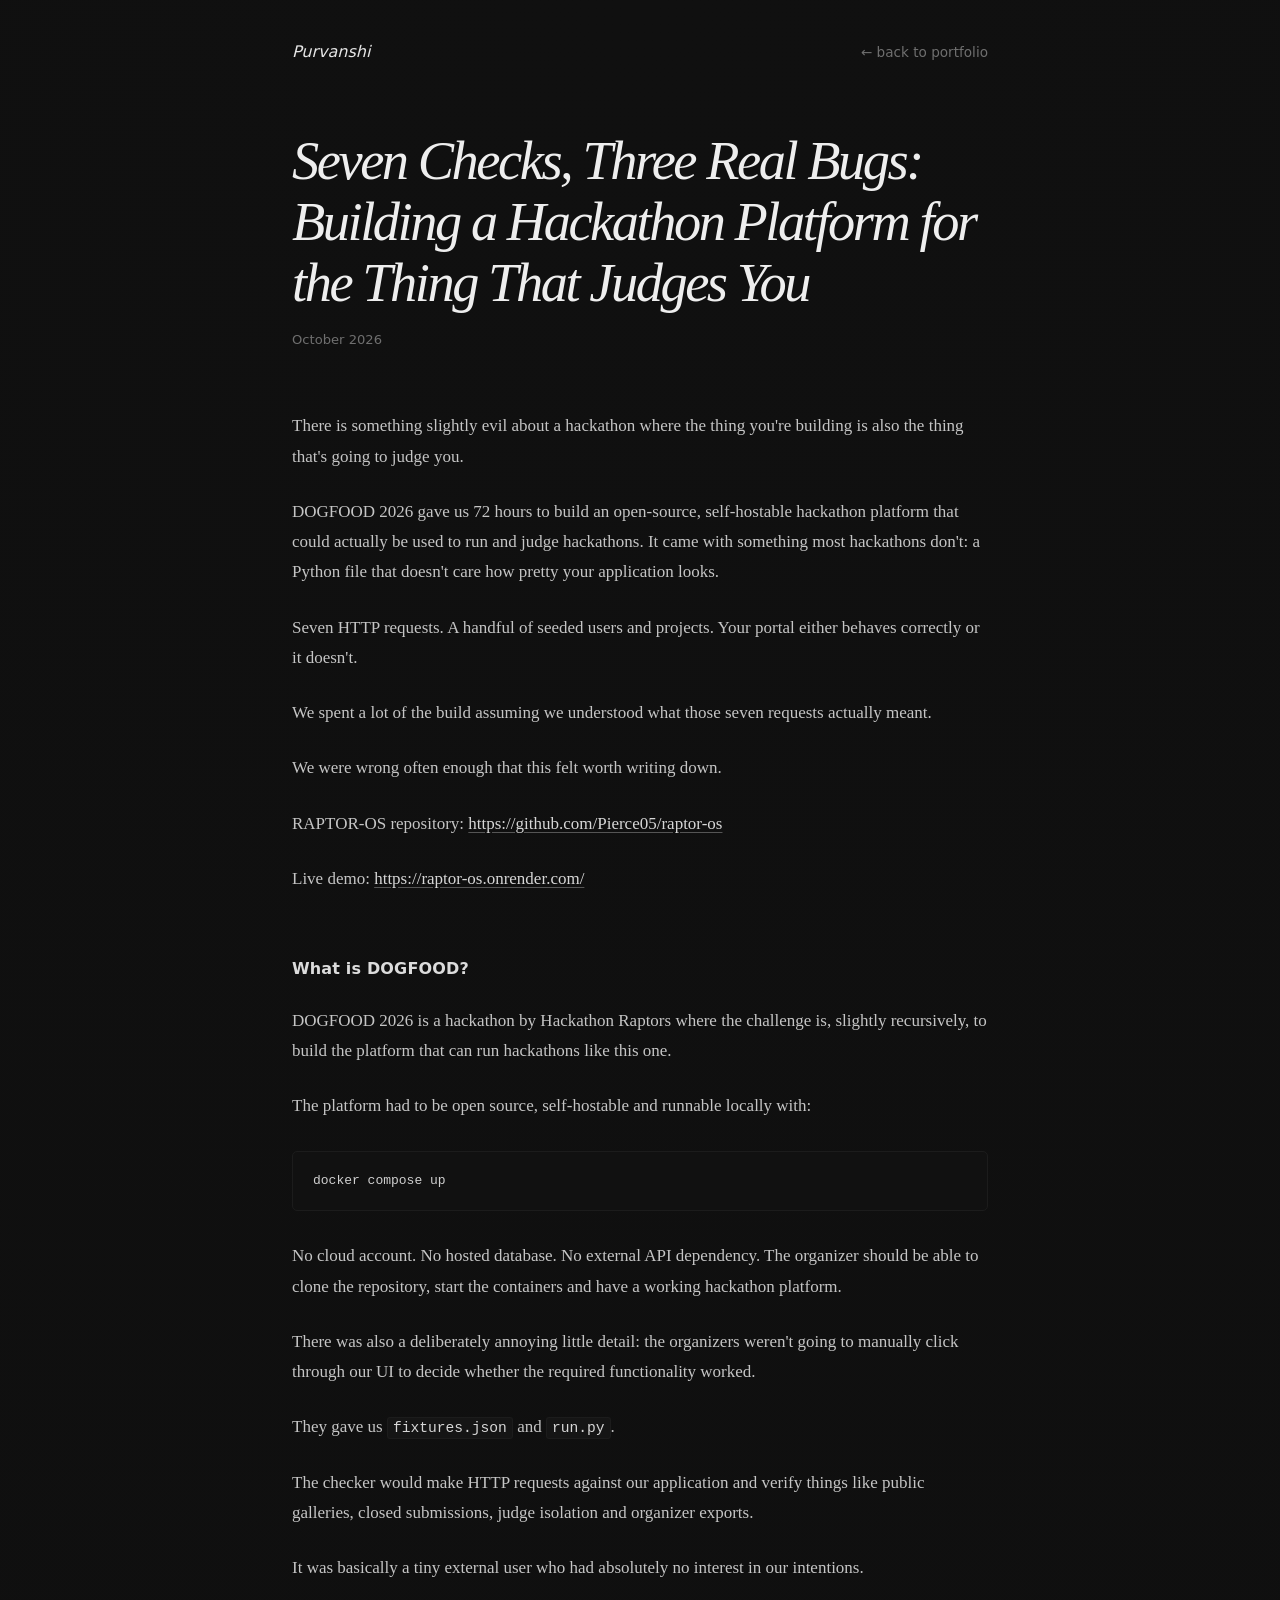
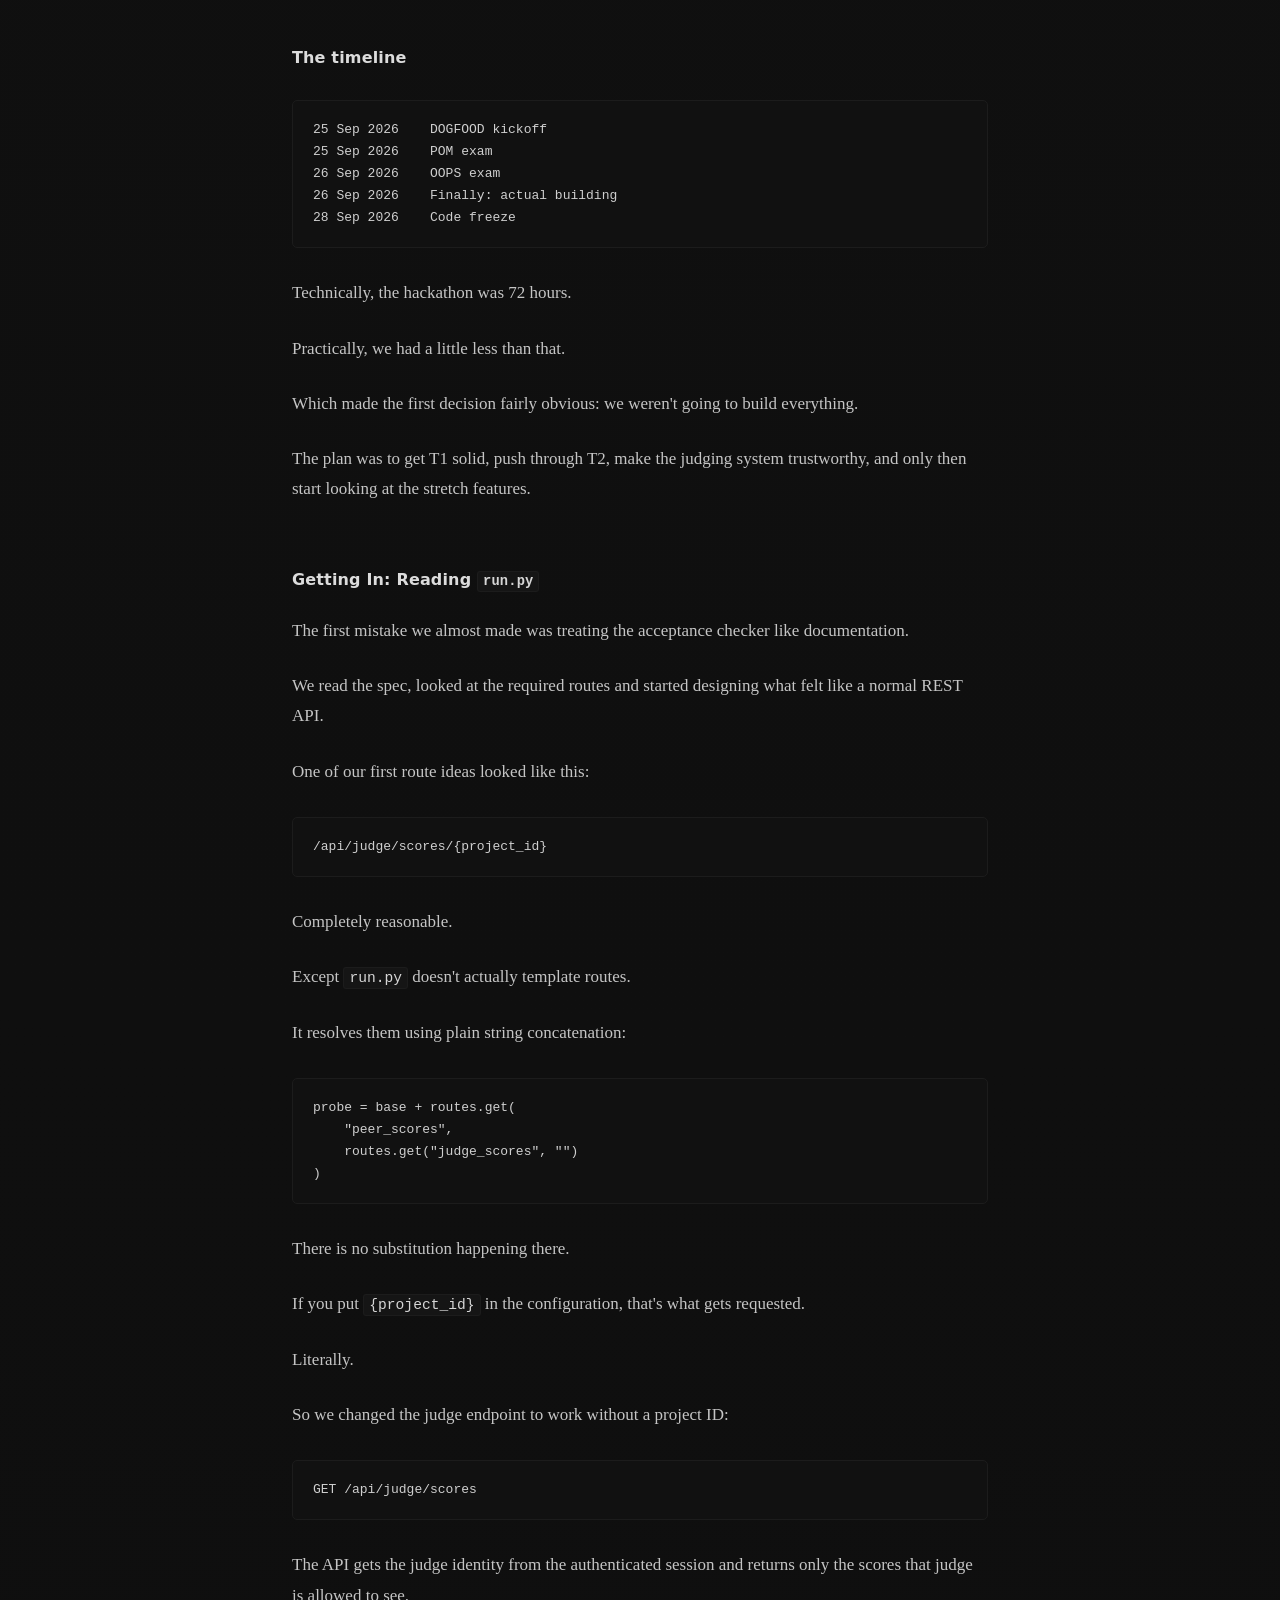
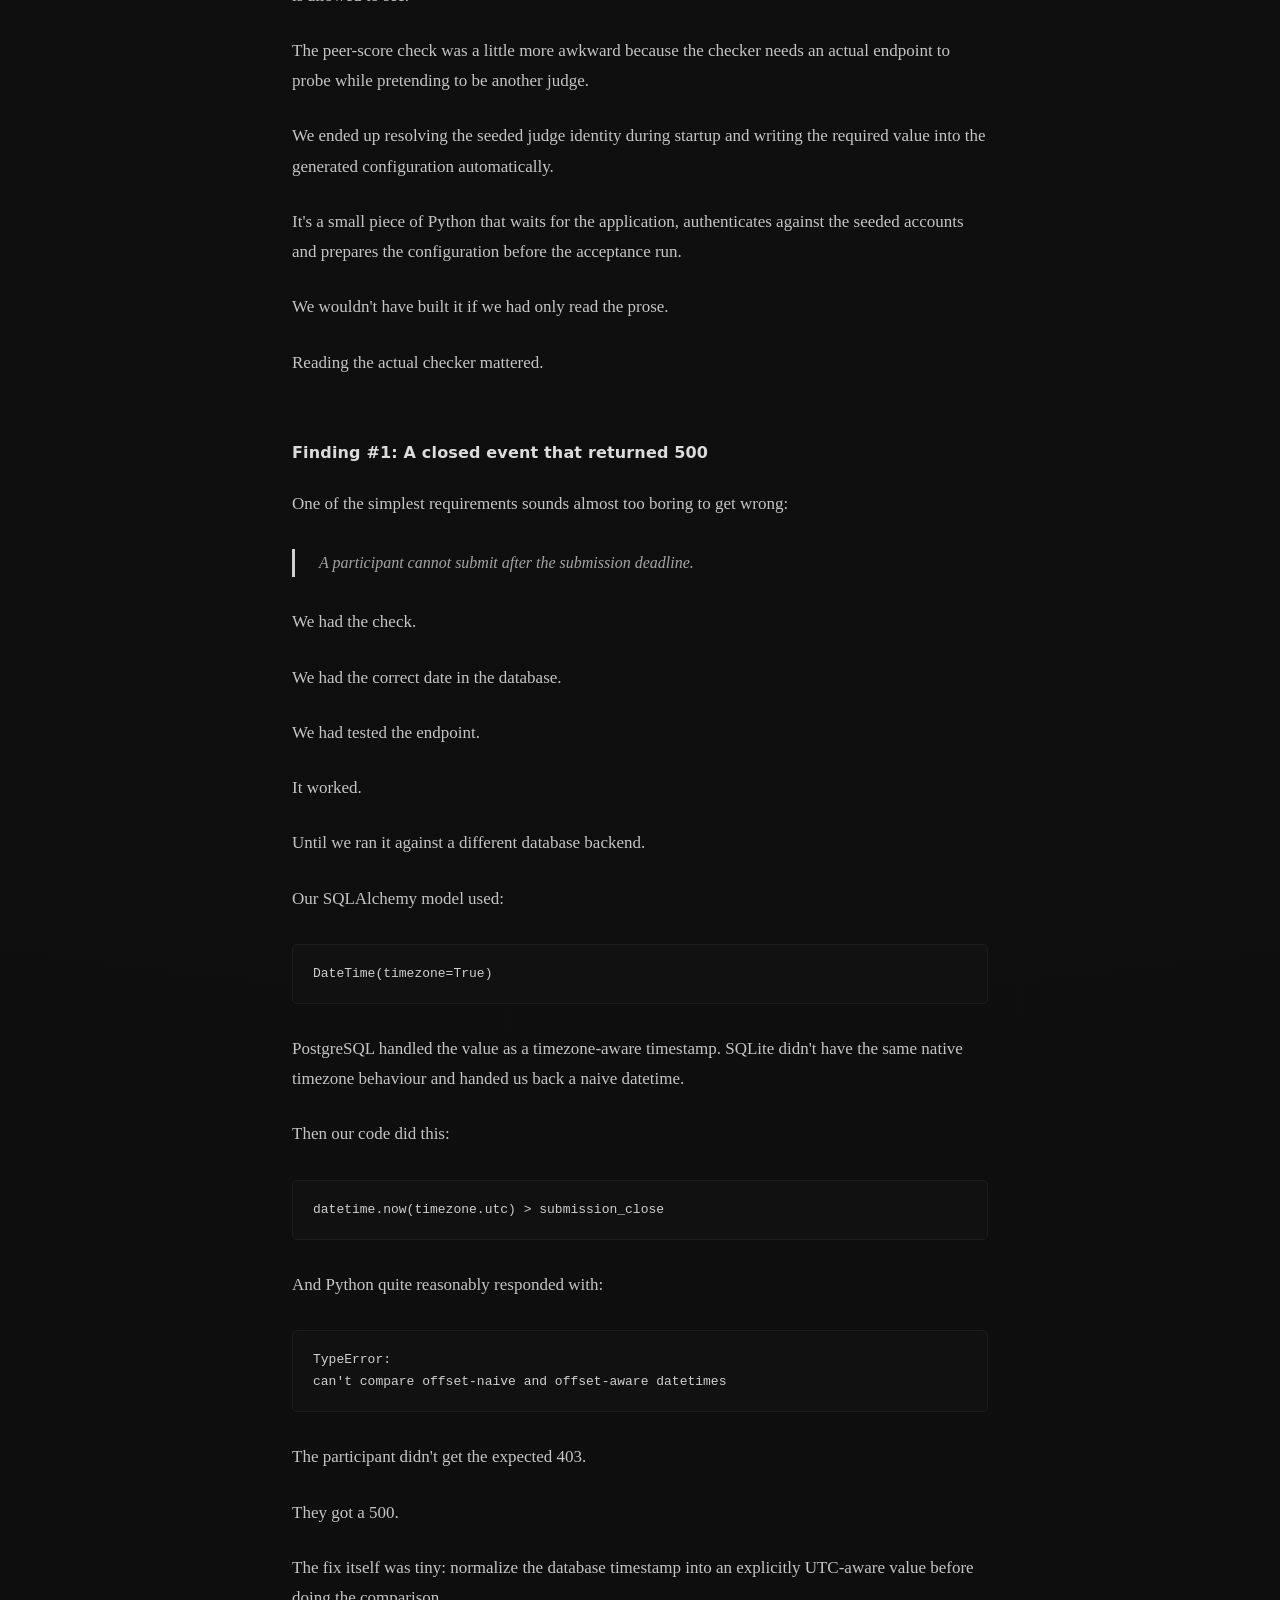
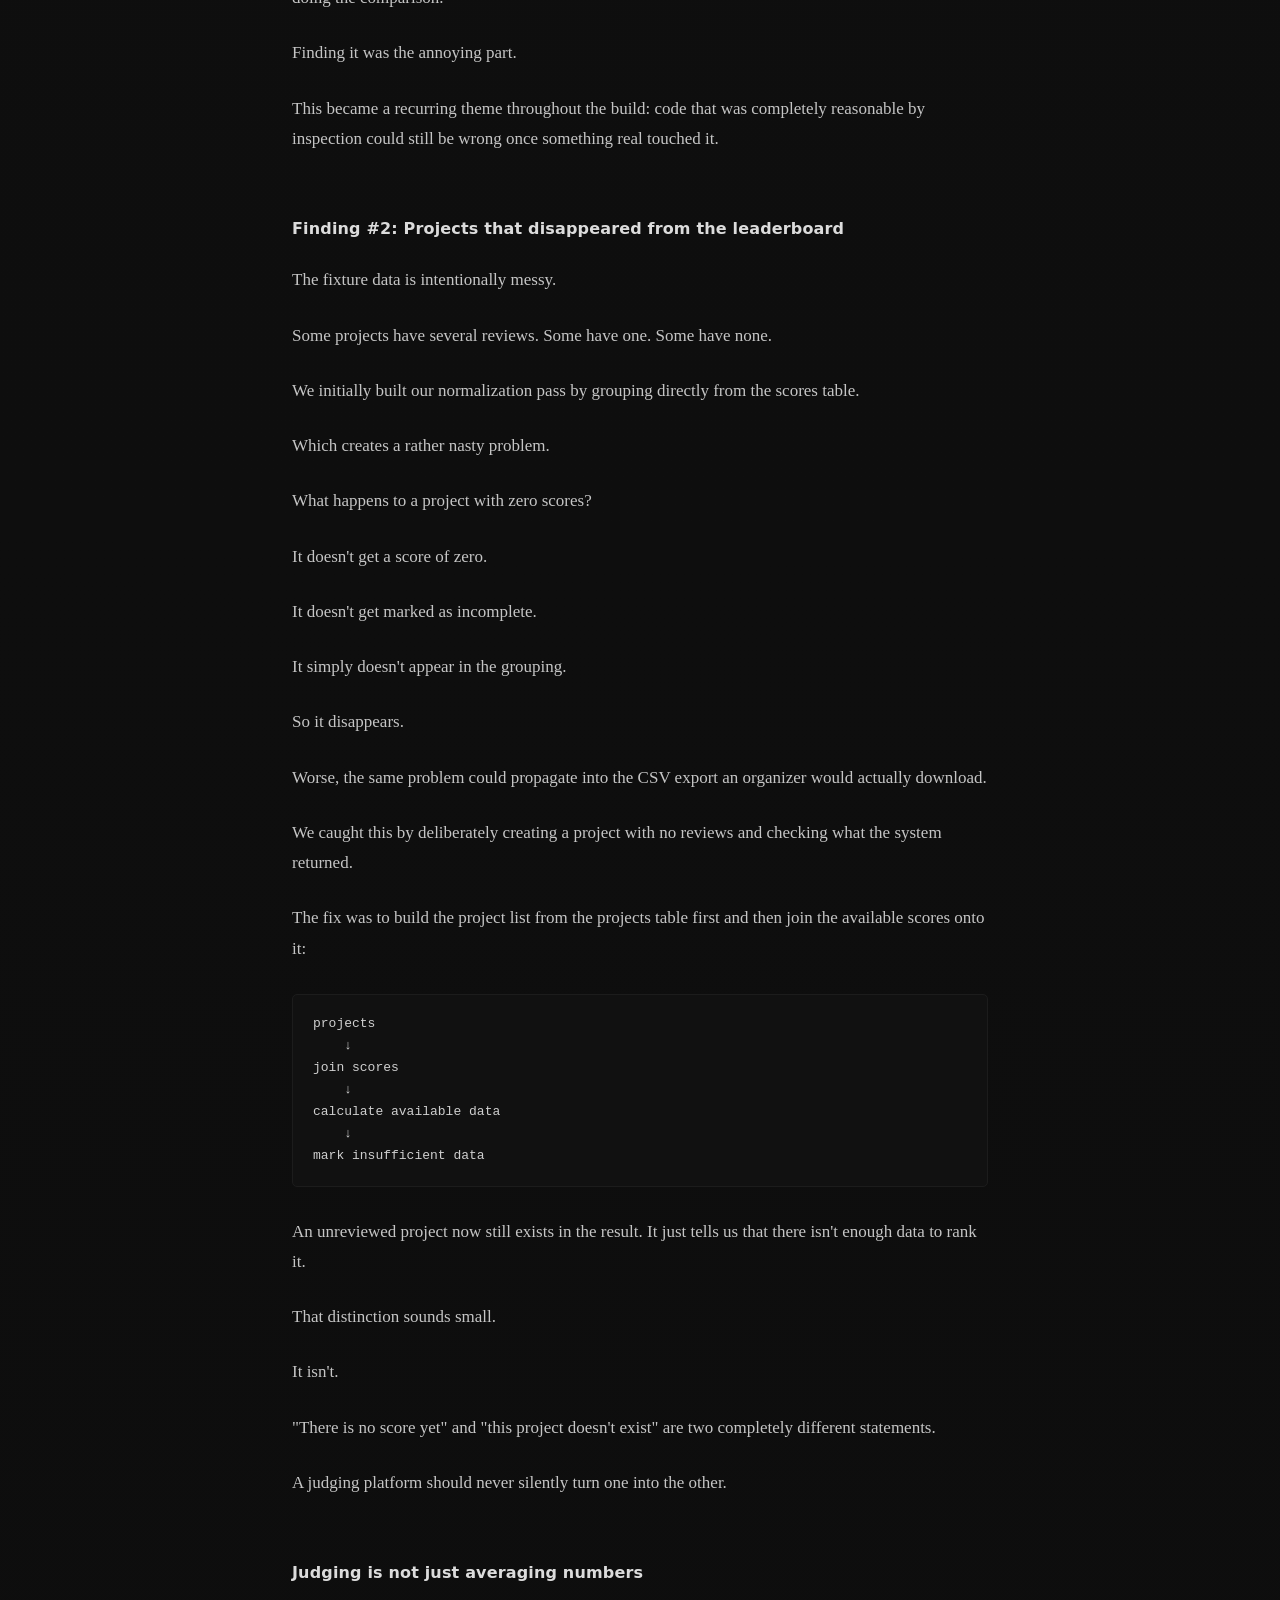
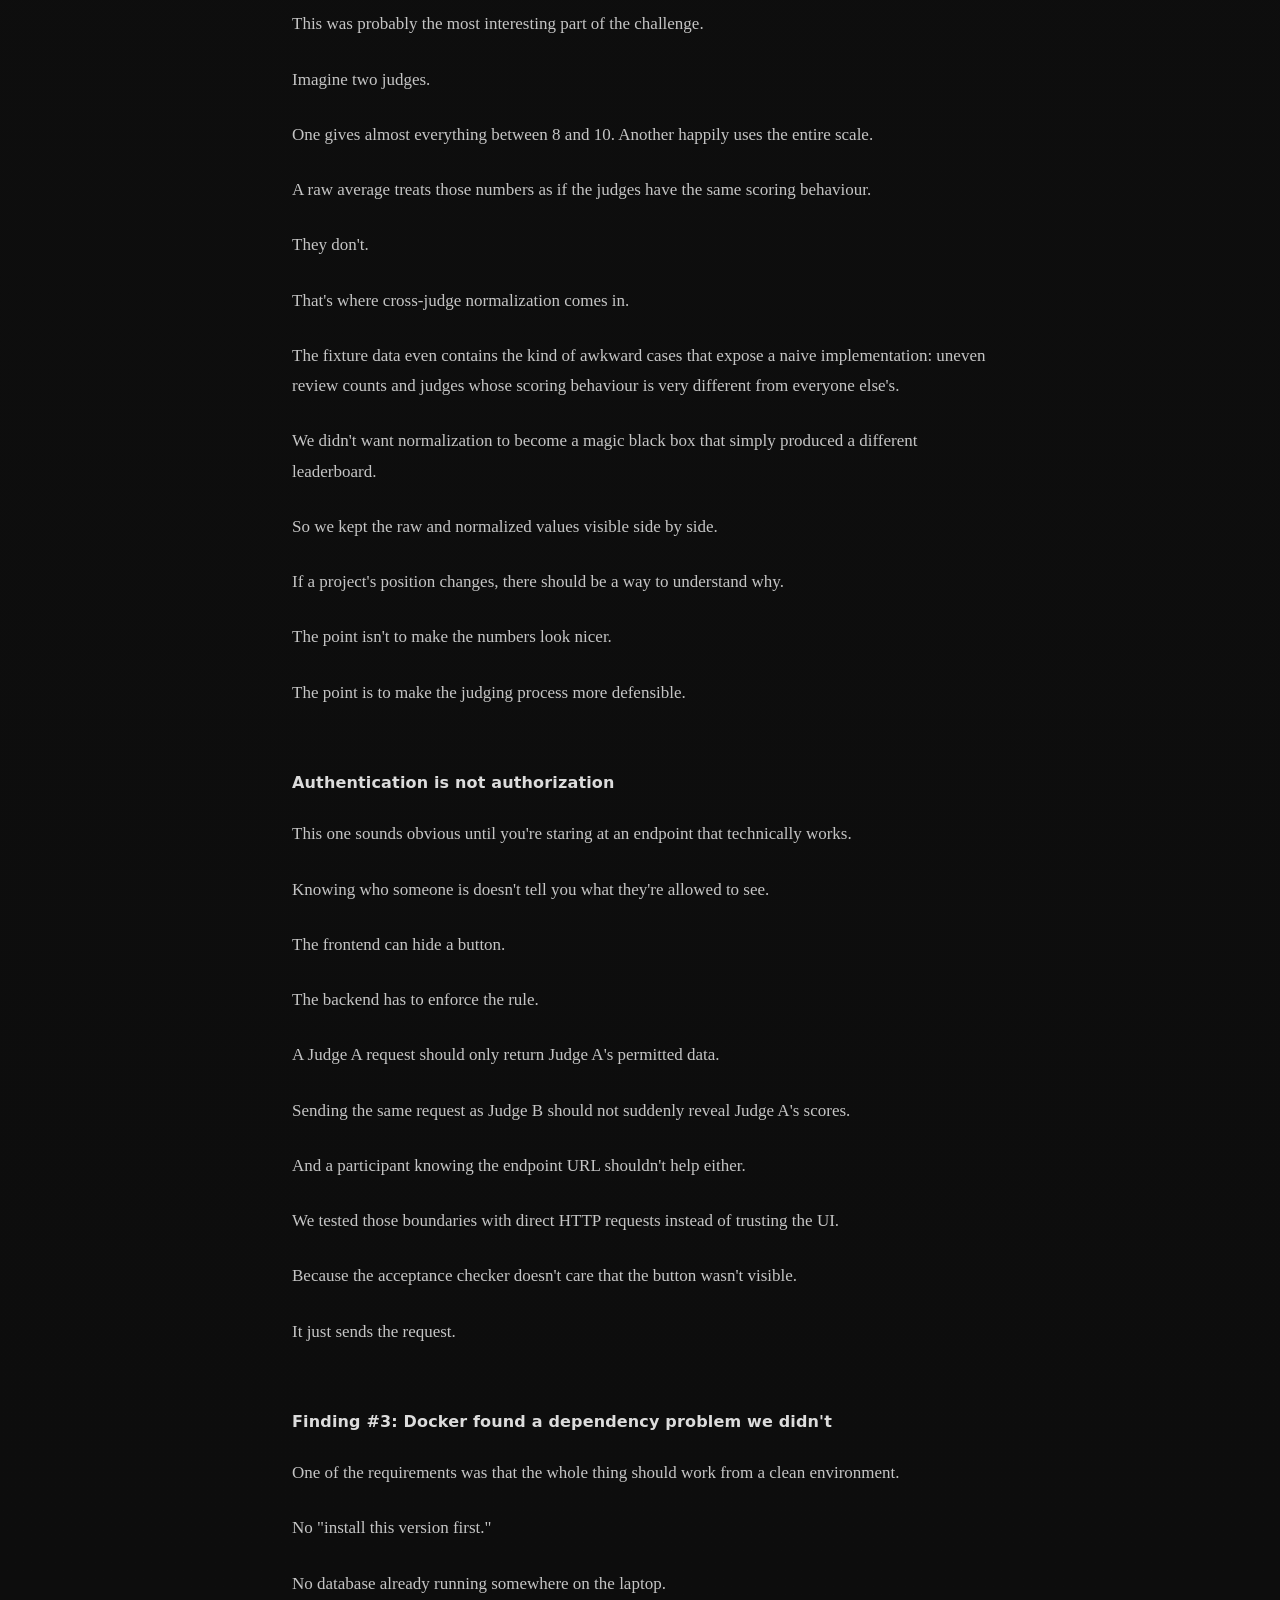
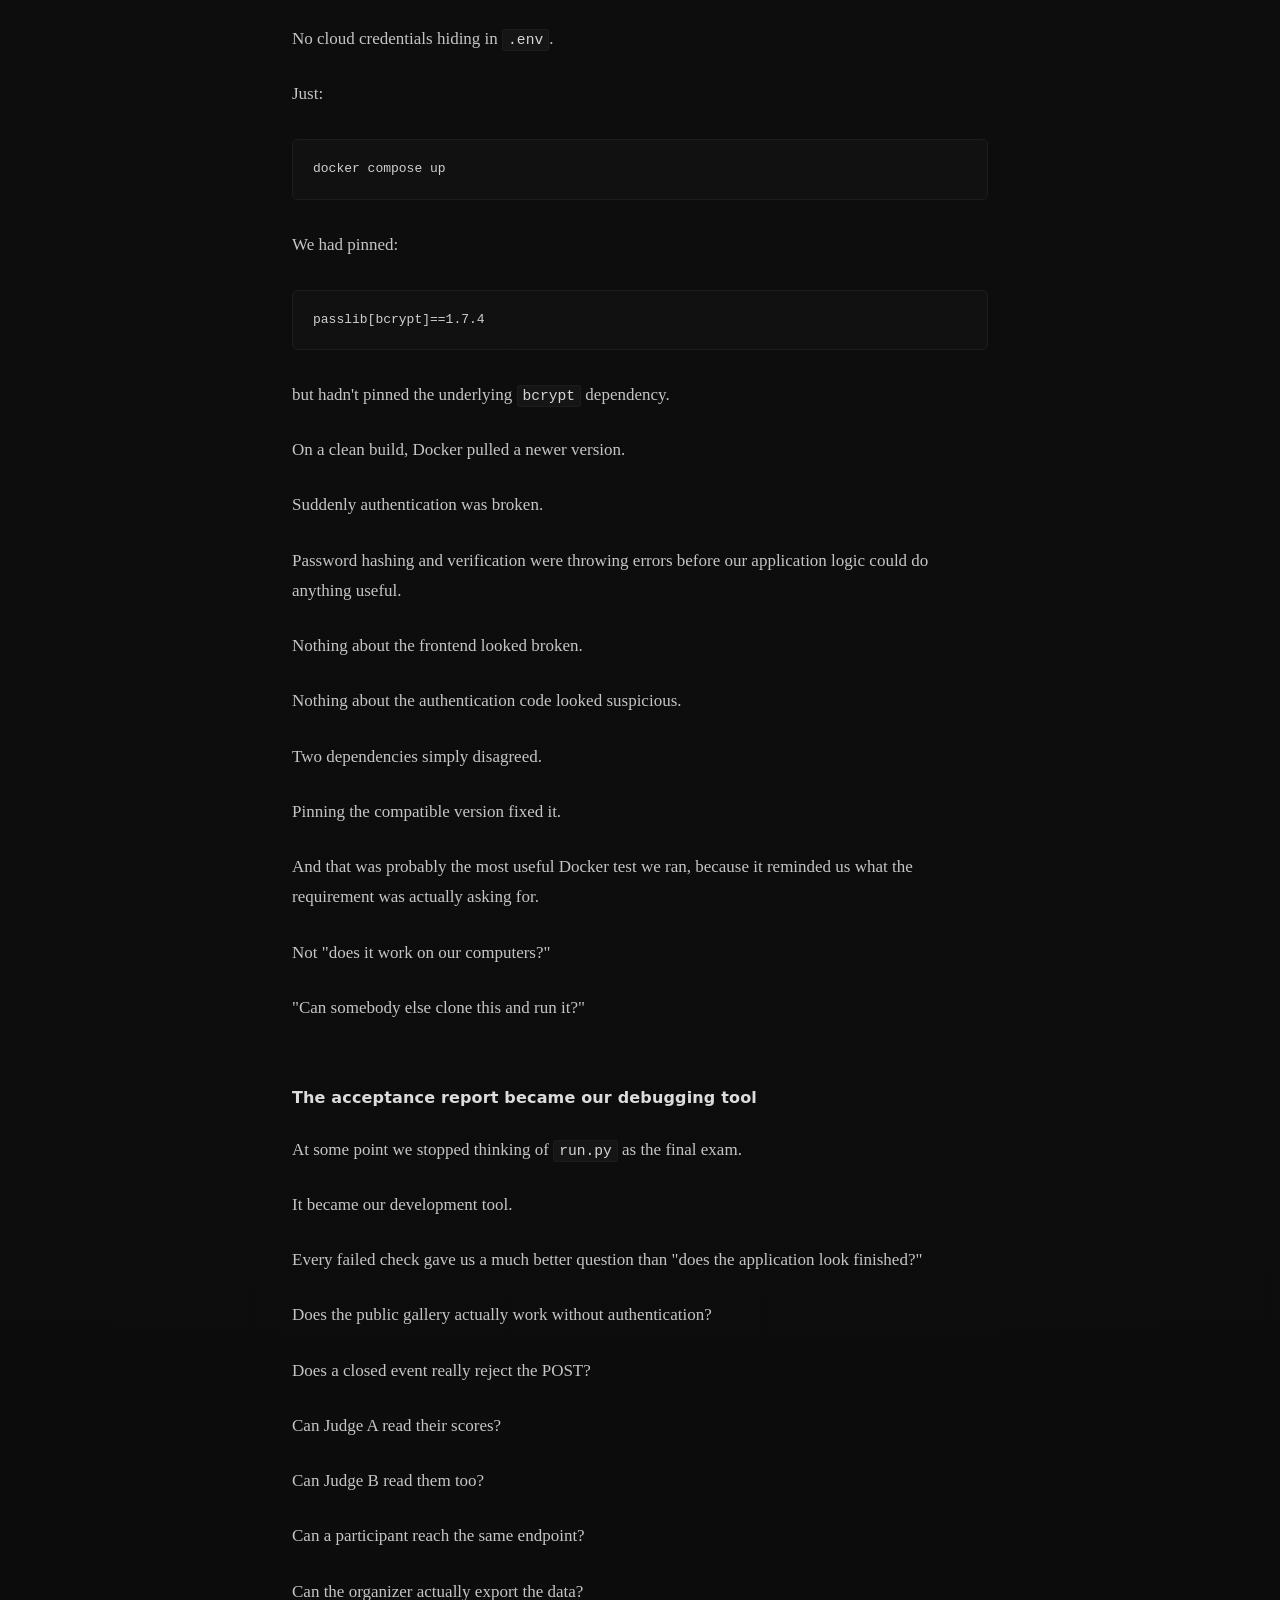
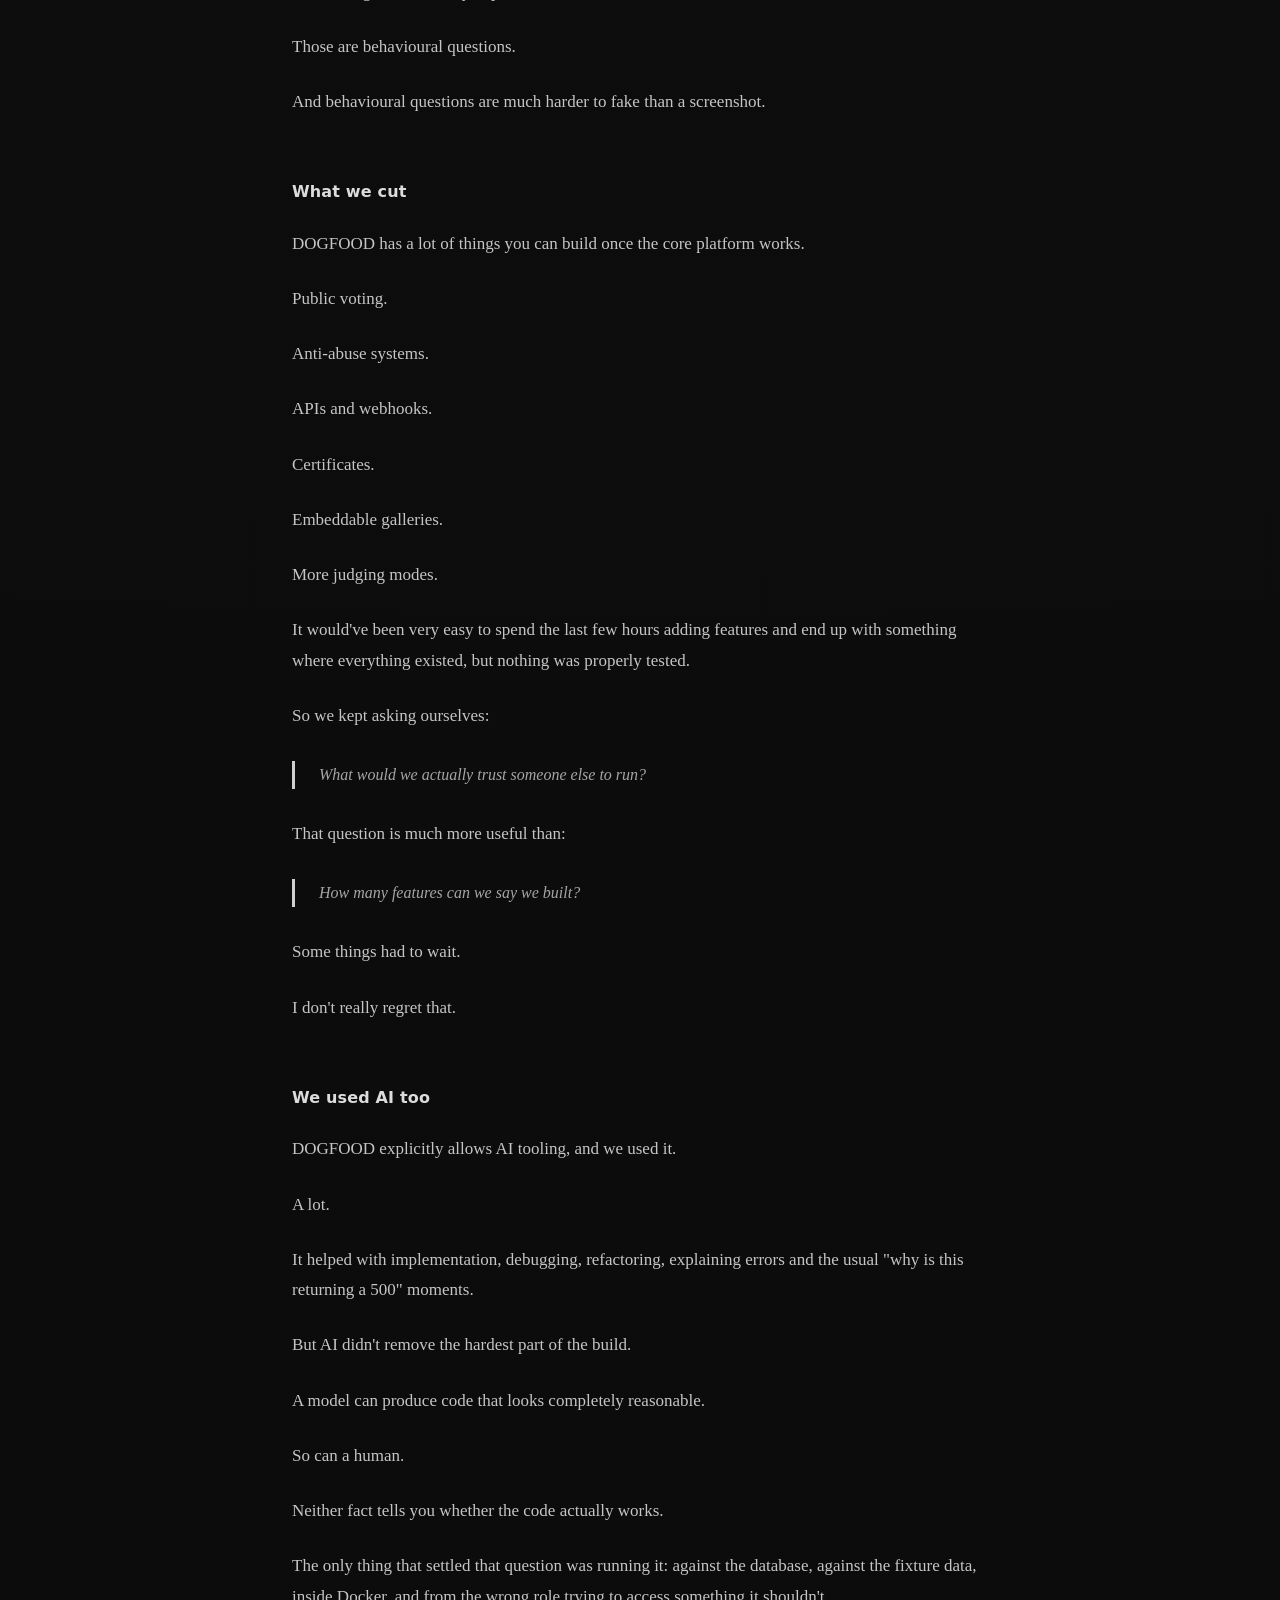
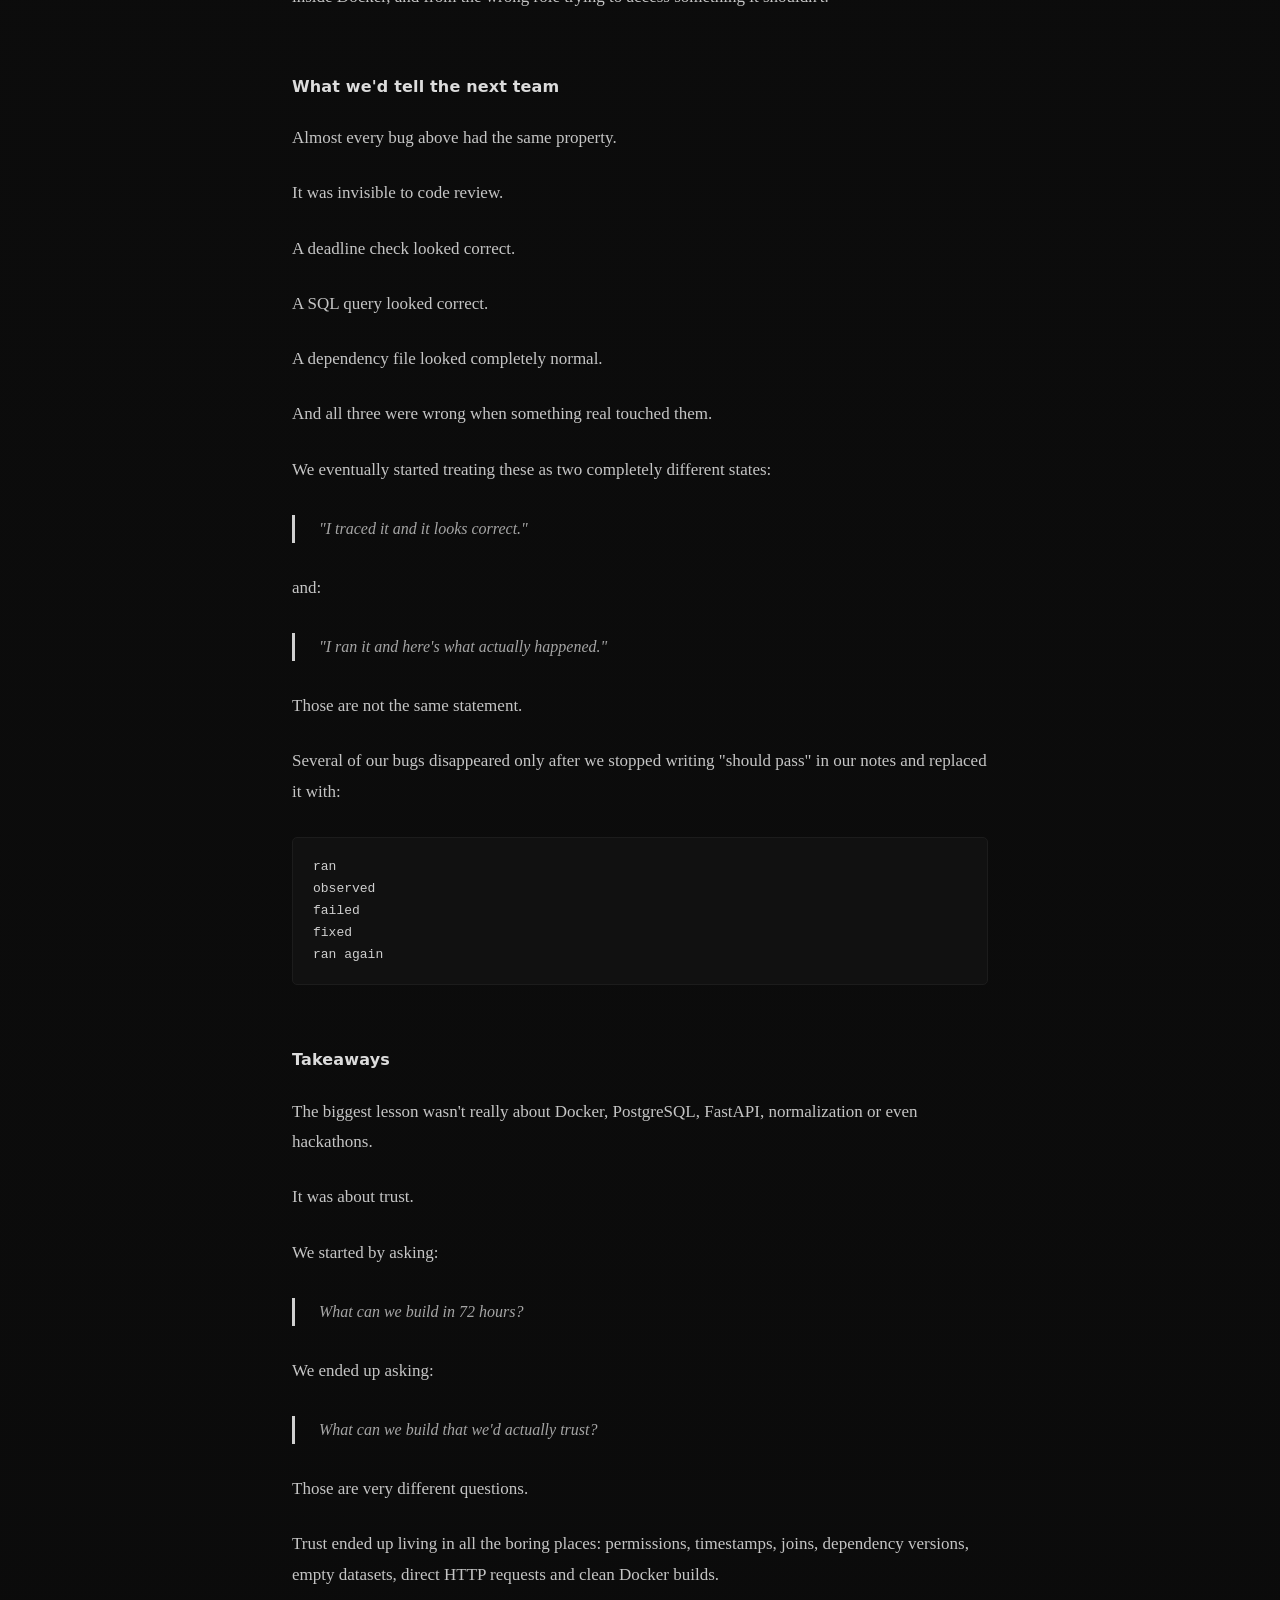
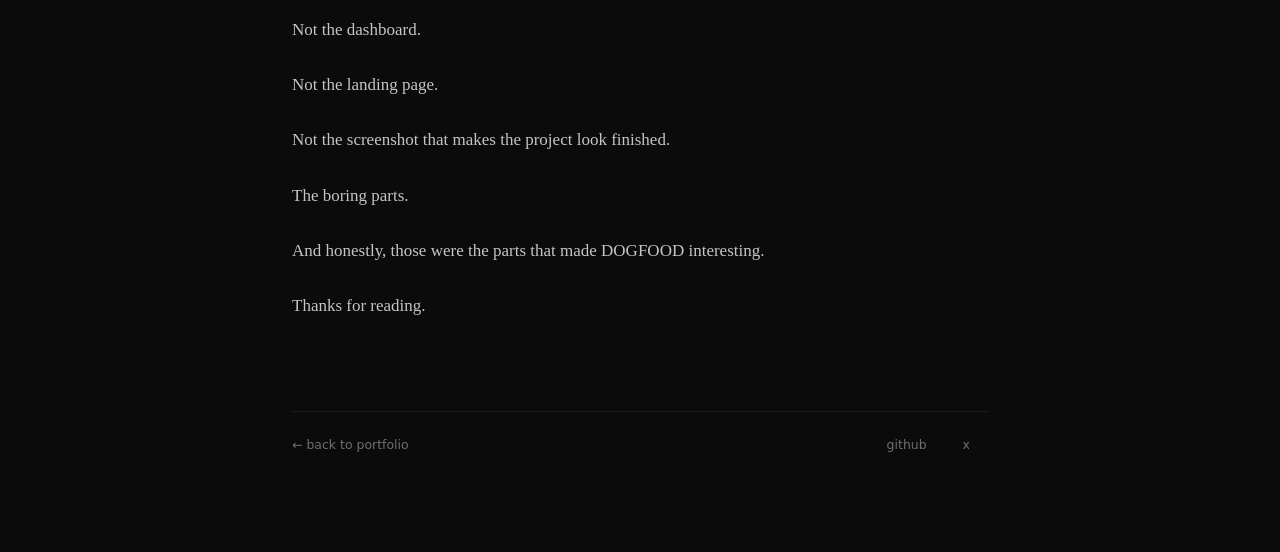
==== commit da300afb: "Add DogFood hackathon writeup" ====
--- a/writing.html
+++ b/writing.html
@@ -65,7 +65,21 @@
             <p>
                 We were wrong often enough that this felt worth writing down.
             </p>
-
+            
+
+            <p>
+                RAPTOR-OS repository:
+                <a href="https://github.com/Pierce05/raptor-os" target="_blank">
+                    https://github.com/Pierce05/raptor-os
+                </a>
+            </p>
+
+            <p>
+                Live demo:
+                <a href="https://raptor-os.onrender.com/" target="_blank">
+                    https://raptor-os.onrender.com/
+                </a>
+            </p>
 
             <h2>What is DOGFOOD?</h2>
 
